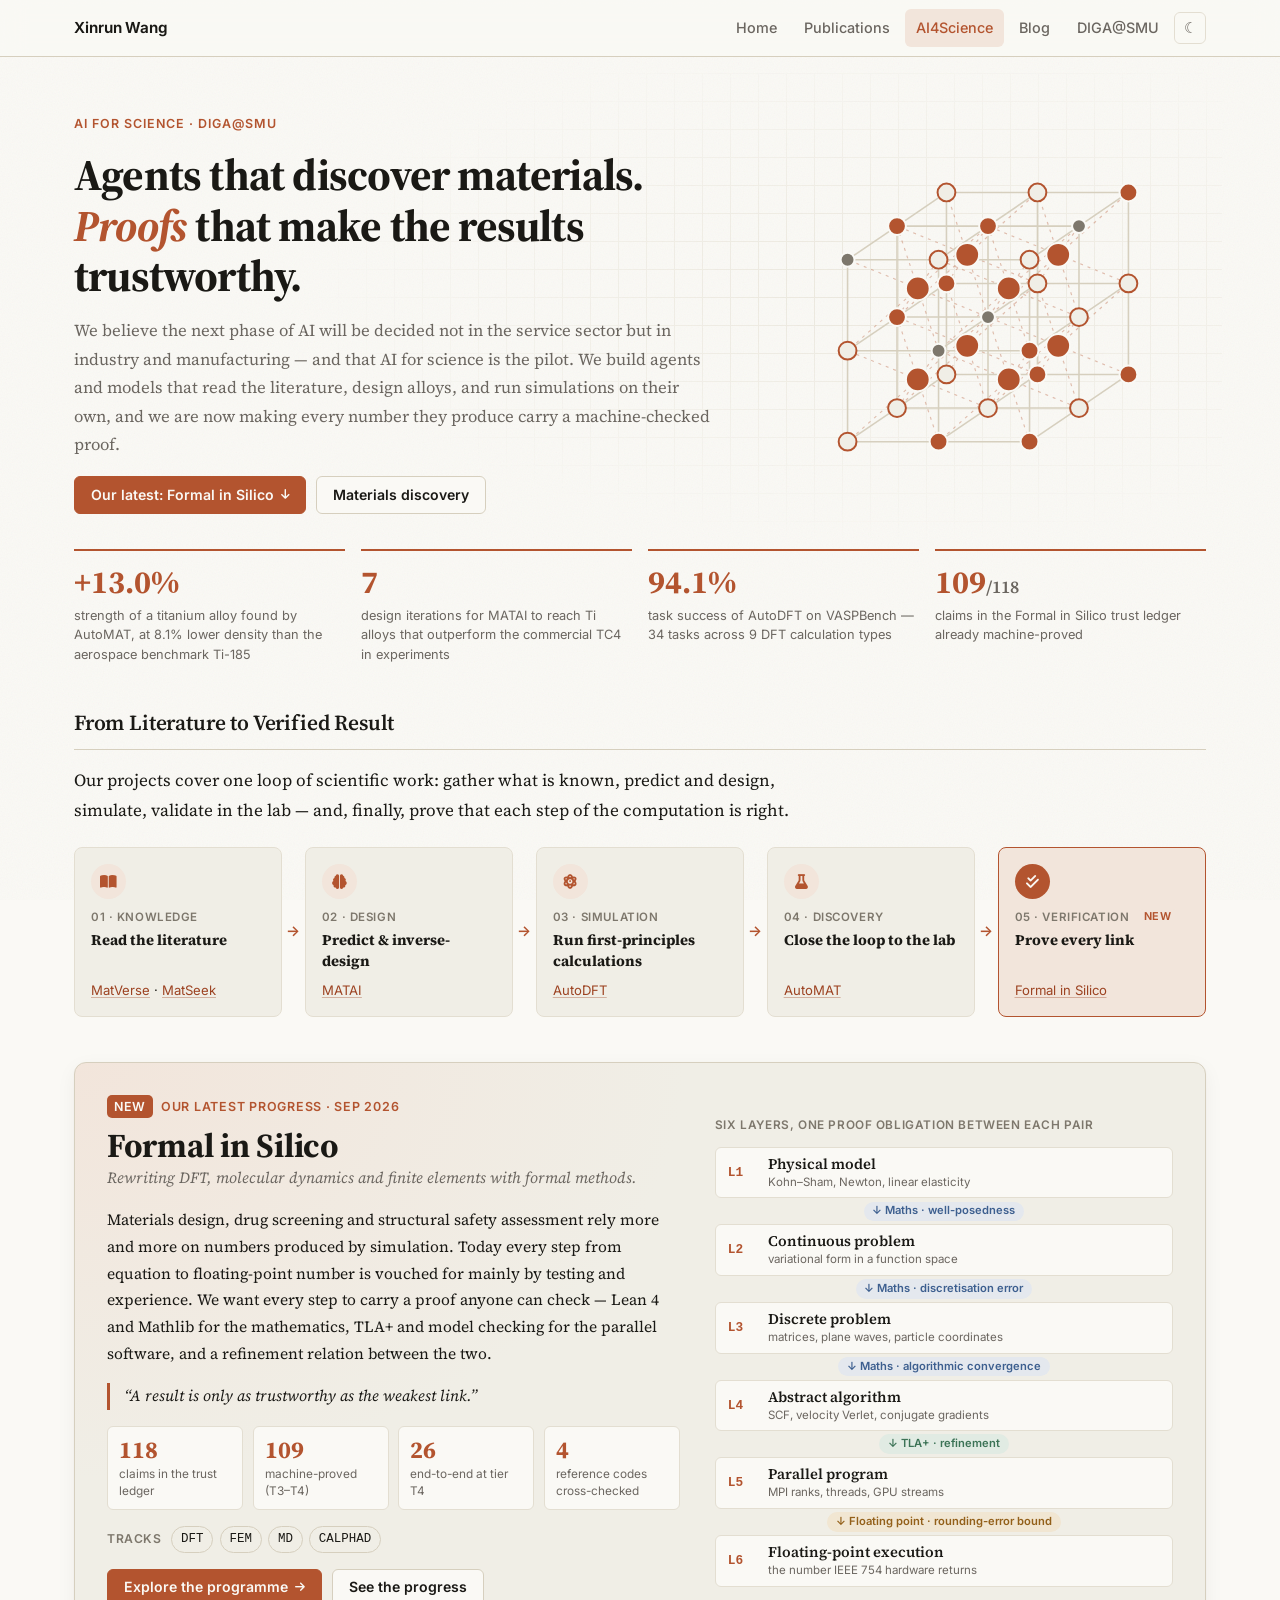
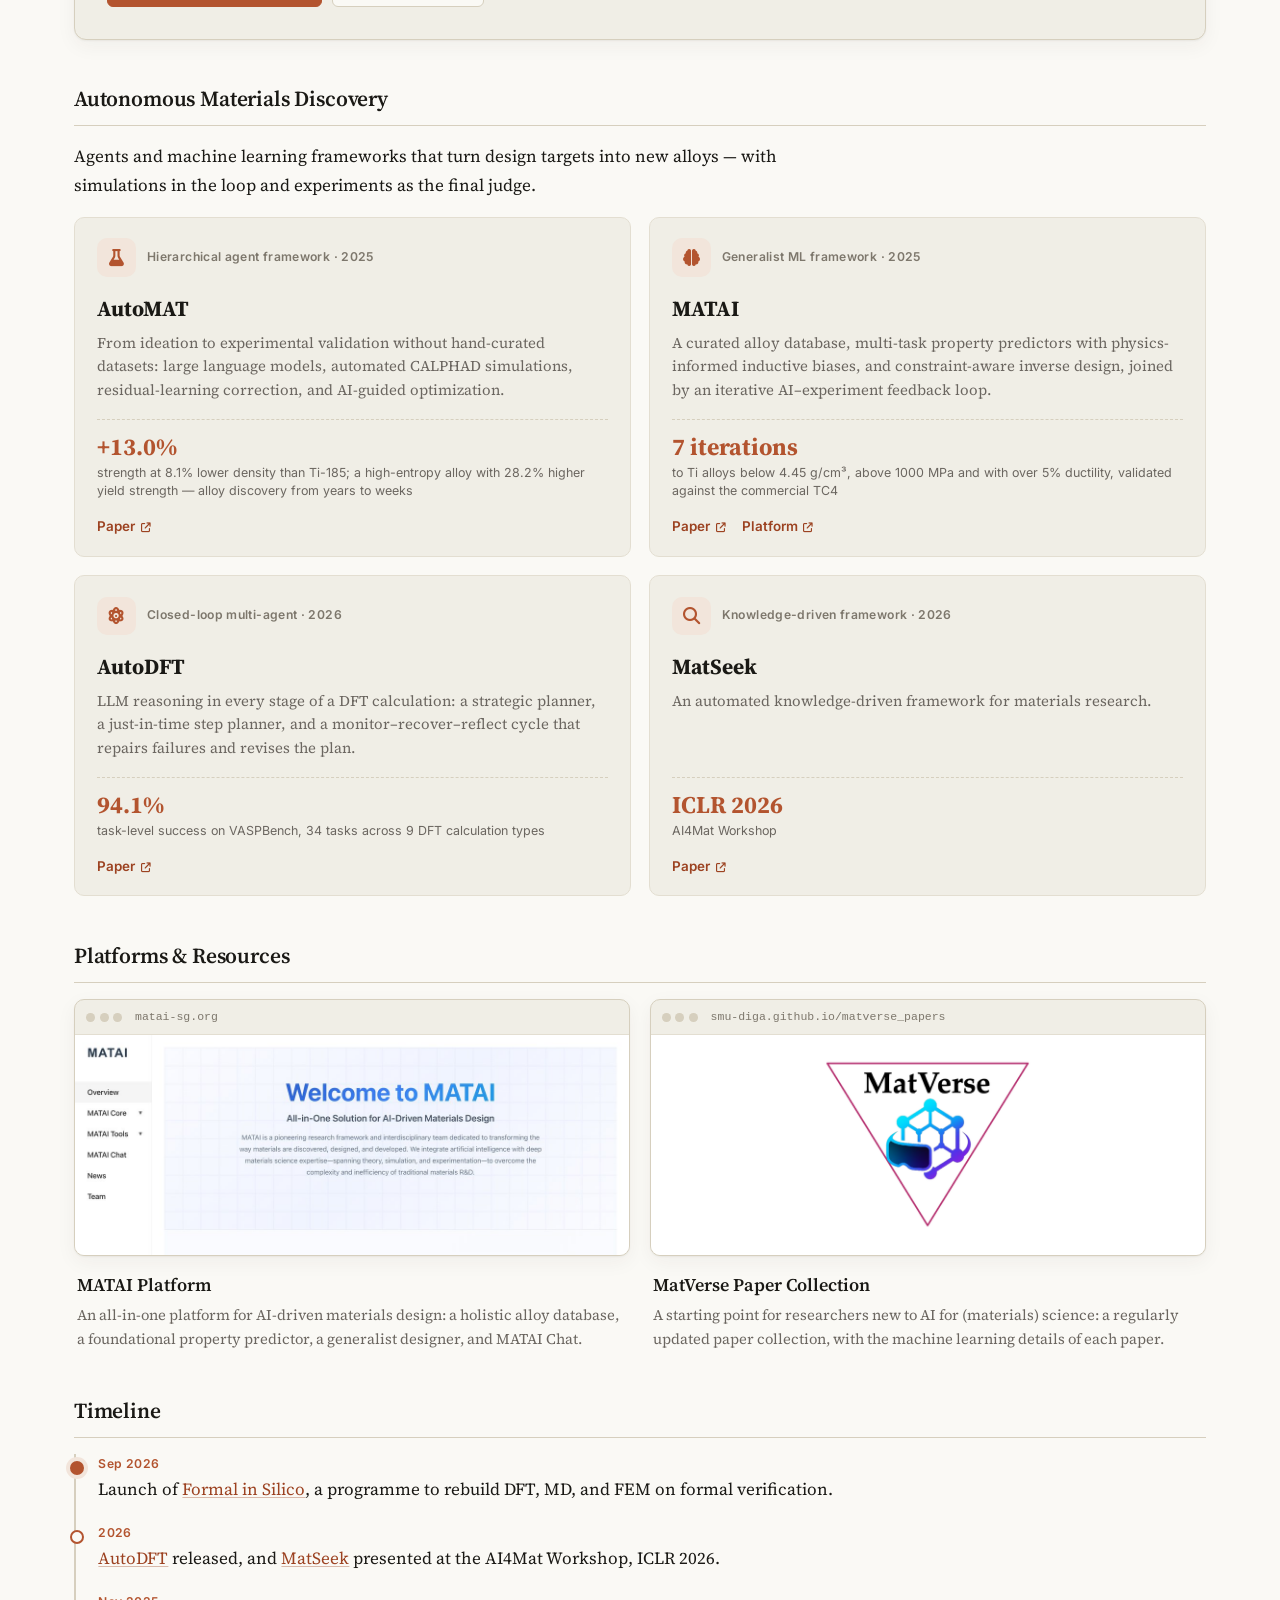
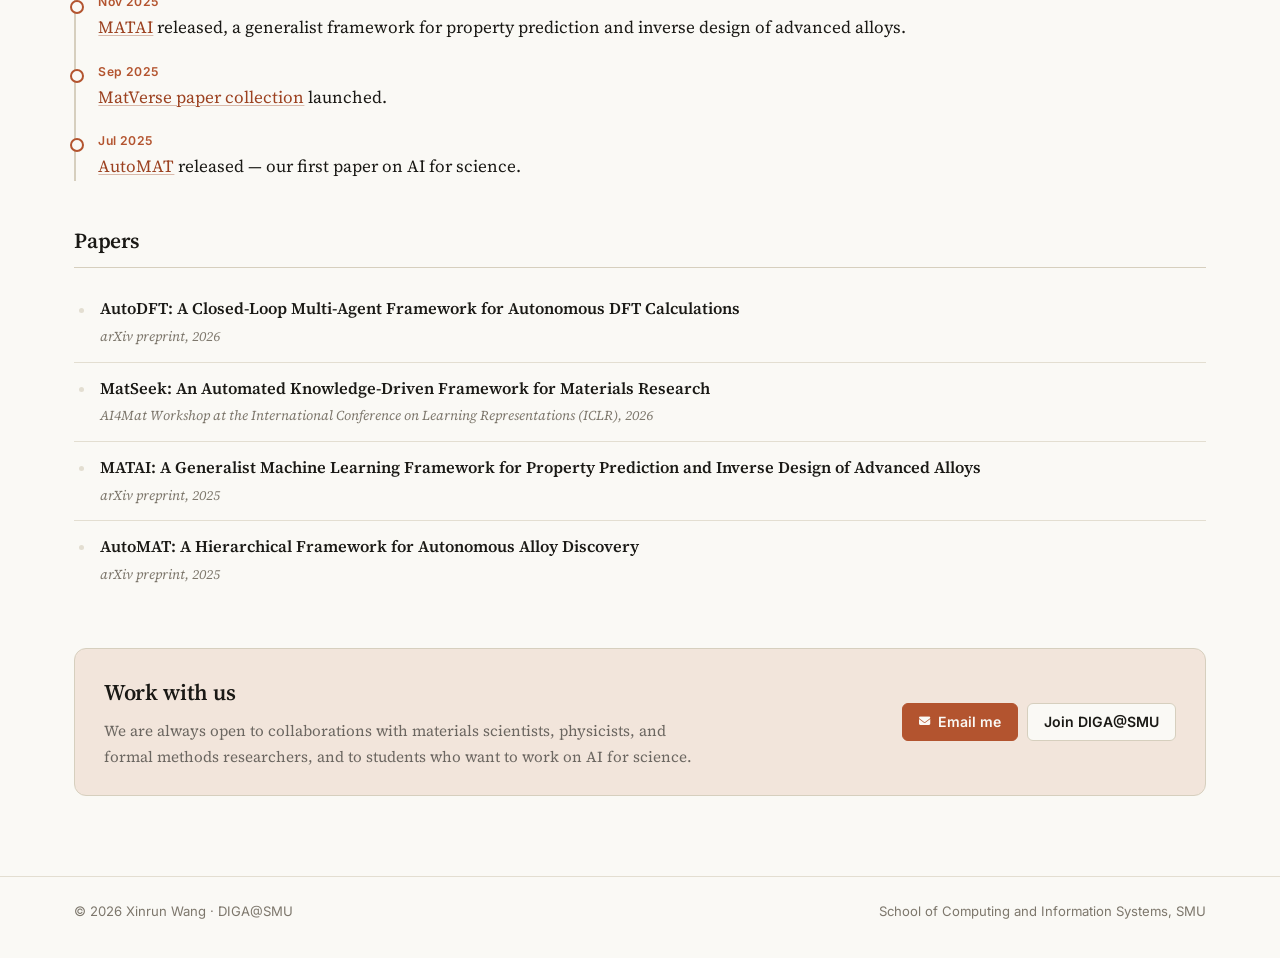
==== ai4science.html @ 52253b7b "Add an AI4Science page and nav tab - New ai4science.html collecting our AI for Science work: a hero " ====
<!DOCTYPE html>
<html lang="en" data-theme="light" data-lang="en">
<head>
<meta charset="utf-8" />
<meta name="viewport" content="width=device-width, initial-scale=1" />
<title>AI for Science · Xinrun Wang</title>
<meta name="description" content="AI for Science at DIGA@SMU, led by Xinrun Wang — autonomous materials discovery with agents and machine learning, and formally verified scientific computing." />
<link rel="stylesheet" href="https://cdnjs.cloudflare.com/ajax/libs/font-awesome/6.5.2/css/all.min.css" />
<link rel="preconnect" href="https://fonts.googleapis.com" />
<link rel="preconnect" href="https://fonts.gstatic.com" crossorigin />
<link rel="stylesheet" href="https://fonts.googleapis.com/css2?family=Inter:wght@400;500;600;700&amp;family=Source+Serif+4:ital,opsz,wght@0,8..60,400;0,8..60,600;0,8..60,700;1,8..60,400&amp;display=swap" />
<link rel="stylesheet" href="assets/css/style.css?v=20261001b" />
<script src="assets/js/main.js?v=20261001b"></script>
</head>
<body>

<div class="masthead">
  <div class="masthead__inner">
    <a class="site-title" href="index.html">Xinrun Wang</a>
    <button class="nav-toggle" id="nav-toggle" aria-label="Toggle navigation">☰</button>
    <ul class="nav-links" id="nav-links">
      <li><a href="index.html">Home</a></li>
      <li><a href="publications.html">Publications</a></li>
      <li><a href="ai4science.html" class="is-active">AI4Science</a></li>
      <li><a href="blog.html">Blog</a></li>
      <li><a href="lab.html">DIGA@SMU</a></li>
      <li><button class="theme-toggle" id="theme-toggle" aria-label="Toggle theme"><span id="theme-icon">☾</span></button></li>
    </ul>
  </div>
</div>

<div class="layout layout--wide">
  <main class="content sci">

    <!-- ================================================================ hero -->
    <header class="sci-hero">
      <div class="sci-hero__text">
        <p class="sci-eyebrow">AI for Science · DIGA@SMU</p>
        <h1 class="sci-hero__title">Agents that discover materials.<br /><em>Proofs</em> that make the results trustworthy.</h1>
        <p class="sci-hero__lede">
          We believe the next phase of AI will be decided not in the service sector but in industry and
          manufacturing — and that AI for science is the pilot. We build agents and models that read the
          literature, design alloys, and run simulations on their own, and we are now making every number
          they produce carry a machine-checked proof.
        </p>
        <div class="sci-actions">
          <a class="sci-btn sci-btn--primary" href="#formal-in-silico">Our latest: Formal in Silico <i class="fas fa-arrow-down" aria-hidden="true"></i></a>
          <a class="sci-btn" href="#discovery">Materials discovery</a>
        </div>
      </div>
      <svg class="sci-hero__art" viewBox="0 0 364 340" aria-hidden="true" focusable="false">
        <g class="bonds-b"><line x1="111" y1="237" x2="40" y2="300"/><line x1="111" y1="237" x2="90" y2="266"/><line x1="111" y1="237" x2="40" y2="208"/><line x1="111" y1="237" x2="90" y2="174"/><line x1="111" y1="237" x2="132" y2="300"/><line x1="111" y1="237" x2="182" y2="266"/><line x1="111" y1="237" x2="132" y2="208"/><line x1="111" y1="237" x2="182" y2="174"/><line x1="161" y1="203" x2="90" y2="266"/><line x1="161" y1="203" x2="140" y2="232"/><line x1="161" y1="203" x2="90" y2="174"/><line x1="161" y1="203" x2="140" y2="140"/><line x1="161" y1="203" x2="182" y2="266"/><line x1="161" y1="203" x2="232" y2="232"/><line x1="161" y1="203" x2="182" y2="174"/><line x1="161" y1="203" x2="232" y2="140"/><line x1="111" y1="145" x2="40" y2="208"/><line x1="111" y1="145" x2="90" y2="174"/><line x1="111" y1="145" x2="40" y2="116"/><line x1="111" y1="145" x2="90" y2="82"/><line x1="111" y1="145" x2="132" y2="208"/><line x1="111" y1="145" x2="182" y2="174"/><line x1="111" y1="145" x2="132" y2="116"/><line x1="111" y1="145" x2="182" y2="82"/><line x1="161" y1="111" x2="90" y2="174"/><line x1="161" y1="111" x2="140" y2="140"/><line x1="161" y1="111" x2="90" y2="82"/><line x1="161" y1="111" x2="140" y2="48"/><line x1="161" y1="111" x2="182" y2="174"/><line x1="161" y1="111" x2="232" y2="140"/><line x1="161" y1="111" x2="182" y2="82"/><line x1="161" y1="111" x2="232" y2="48"/><line x1="203" y1="237" x2="132" y2="300"/><line x1="203" y1="237" x2="182" y2="266"/><line x1="203" y1="237" x2="132" y2="208"/><line x1="203" y1="237" x2="182" y2="174"/><line x1="203" y1="237" x2="224" y2="300"/><line x1="203" y1="237" x2="274" y2="266"/><line x1="203" y1="237" x2="224" y2="208"/><line x1="203" y1="237" x2="274" y2="174"/><line x1="253" y1="203" x2="182" y2="266"/><line x1="253" y1="203" x2="232" y2="232"/><line x1="253" y1="203" x2="182" y2="174"/><line x1="253" y1="203" x2="232" y2="140"/><line x1="253" y1="203" x2="274" y2="266"/><line x1="253" y1="203" x2="324" y2="232"/><line x1="253" y1="203" x2="274" y2="174"/><line x1="253" y1="203" x2="324" y2="140"/><line x1="203" y1="145" x2="132" y2="208"/><line x1="203" y1="145" x2="182" y2="174"/><line x1="203" y1="145" x2="132" y2="116"/><line x1="203" y1="145" x2="182" y2="82"/><line x1="203" y1="145" x2="224" y2="208"/><line x1="203" y1="145" x2="274" y2="174"/><line x1="203" y1="145" x2="224" y2="116"/><line x1="203" y1="145" x2="274" y2="82"/><line x1="253" y1="111" x2="182" y2="174"/><line x1="253" y1="111" x2="232" y2="140"/><line x1="253" y1="111" x2="182" y2="82"/><line x1="253" y1="111" x2="232" y2="48"/><line x1="253" y1="111" x2="274" y2="174"/><line x1="253" y1="111" x2="324" y2="140"/><line x1="253" y1="111" x2="274" y2="82"/><line x1="253" y1="111" x2="324" y2="48"/></g>
        <g class="bonds"><line x1="40" y1="300" x2="132" y2="300"/><line x1="40" y1="300" x2="40" y2="208"/><line x1="40" y1="300" x2="90" y2="266"/><line x1="90" y1="266" x2="182" y2="266"/><line x1="90" y1="266" x2="90" y2="174"/><line x1="90" y1="266" x2="140" y2="232"/><line x1="140" y1="232" x2="232" y2="232"/><line x1="140" y1="232" x2="140" y2="140"/><line x1="40" y1="208" x2="132" y2="208"/><line x1="40" y1="208" x2="40" y2="116"/><line x1="40" y1="208" x2="90" y2="174"/><line x1="90" y1="174" x2="182" y2="174"/><line x1="90" y1="174" x2="90" y2="82"/><line x1="90" y1="174" x2="140" y2="140"/><line x1="140" y1="140" x2="232" y2="140"/><line x1="140" y1="140" x2="140" y2="48"/><line x1="40" y1="116" x2="132" y2="116"/><line x1="40" y1="116" x2="90" y2="82"/><line x1="90" y1="82" x2="182" y2="82"/><line x1="90" y1="82" x2="140" y2="48"/><line x1="140" y1="48" x2="232" y2="48"/><line x1="132" y1="300" x2="224" y2="300"/><line x1="132" y1="300" x2="132" y2="208"/><line x1="132" y1="300" x2="182" y2="266"/><line x1="182" y1="266" x2="274" y2="266"/><line x1="182" y1="266" x2="182" y2="174"/><line x1="182" y1="266" x2="232" y2="232"/><line x1="232" y1="232" x2="324" y2="232"/><line x1="232" y1="232" x2="232" y2="140"/><line x1="132" y1="208" x2="224" y2="208"/><line x1="132" y1="208" x2="132" y2="116"/><line x1="132" y1="208" x2="182" y2="174"/><line x1="182" y1="174" x2="274" y2="174"/><line x1="182" y1="174" x2="182" y2="82"/><line x1="182" y1="174" x2="232" y2="140"/><line x1="232" y1="140" x2="324" y2="140"/><line x1="232" y1="140" x2="232" y2="48"/><line x1="132" y1="116" x2="224" y2="116"/><line x1="132" y1="116" x2="182" y2="82"/><line x1="182" y1="82" x2="274" y2="82"/><line x1="182" y1="82" x2="232" y2="48"/><line x1="232" y1="48" x2="324" y2="48"/><line x1="224" y1="300" x2="224" y2="208"/><line x1="224" y1="300" x2="274" y2="266"/><line x1="274" y1="266" x2="274" y2="174"/><line x1="274" y1="266" x2="324" y2="232"/><line x1="324" y1="232" x2="324" y2="140"/><line x1="224" y1="208" x2="224" y2="116"/><line x1="224" y1="208" x2="274" y2="174"/><line x1="274" y1="174" x2="274" y2="82"/><line x1="274" y1="174" x2="324" y2="140"/><line x1="324" y1="140" x2="324" y2="48"/><line x1="224" y1="116" x2="274" y2="82"/><line x1="274" y1="82" x2="324" y2="48"/></g>
        <g class="atoms"><circle class="a2" cx="140" cy="232" r="9"/><circle class="a1" cx="140" cy="140" r="9"/><circle class="a2" cx="140" cy="48" r="9"/><circle class="a1" cx="232" cy="232" r="9"/><circle class="a2" cx="232" cy="140" r="9"/><circle class="a2" cx="232" cy="48" r="9"/><circle class="a1" cx="324" cy="232" r="9"/><circle class="a2" cx="324" cy="140" r="9"/><circle class="a1" cx="324" cy="48" r="9"/><circle class="a1" cx="161" cy="203" r="12"/><circle class="a1" cx="161" cy="111" r="12"/><circle class="a1" cx="253" cy="203" r="12"/><circle class="a1" cx="253" cy="111" r="12"/><circle class="a2" cx="90" cy="266" r="9"/><circle class="a1" cx="90" cy="174" r="9"/><circle class="a1" cx="90" cy="82" r="9"/><circle class="a2" cx="182" cy="266" r="9"/><circle class="a3" cx="182" cy="174" r="7"/><circle class="a1" cx="182" cy="82" r="9"/><circle class="a2" cx="274" cy="266" r="9"/><circle class="a2" cx="274" cy="174" r="9"/><circle class="a3" cx="274" cy="82" r="7"/><circle class="a1" cx="111" cy="237" r="12"/><circle class="a1" cx="111" cy="145" r="12"/><circle class="a1" cx="203" cy="237" r="12"/><circle class="a1" cx="203" cy="145" r="12"/><circle class="a2" cx="40" cy="300" r="9"/><circle class="a2" cx="40" cy="208" r="9"/><circle class="a3" cx="40" cy="116" r="7"/><circle class="a1" cx="132" cy="300" r="9"/><circle class="a3" cx="132" cy="208" r="7"/><circle class="a2" cx="132" cy="116" r="9"/><circle class="a1" cx="224" cy="300" r="9"/><circle class="a1" cx="224" cy="208" r="9"/><circle class="a2" cx="224" cy="116" r="9"/></g>
      </svg>
    </header>

    <ul class="sci-stats">
      <li>
        <span class="sci-stats__num">+13.0%</span>
        <span class="sci-stats__label">strength of a titanium alloy found by AutoMAT, at 8.1% lower density than the aerospace benchmark Ti-185</span>
      </li>
      <li>
        <span class="sci-stats__num">7</span>
        <span class="sci-stats__label">design iterations for MATAI to reach Ti alloys that outperform the commercial TC4 in experiments</span>
      </li>
      <li>
        <span class="sci-stats__num">94.1%</span>
        <span class="sci-stats__label">task success of AutoDFT on VASPBench — 34 tasks across 9 DFT calculation types</span>
      </li>
      <li>
        <span class="sci-stats__num">109<small>/118</small></span>
        <span class="sci-stats__label">claims in the Formal in Silico trust ledger already machine-proved</span>
      </li>
    </ul>

    <!-- ========================================================= research map -->
    <h2 id="map">From Literature to Verified Result</h2>
    <p class="sci-intro">
      Our projects cover one loop of scientific work: gather what is known, predict and design, simulate,
      validate in the lab — and, finally, prove that each step of the computation is right.
    </p>
    <ol class="sci-flow">
      <li>
        <span class="sci-flow__icon"><i class="fas fa-book-open" aria-hidden="true"></i></span>
        <span class="sci-flow__step">01 · Knowledge</span>
        <b>Read the literature</b>
        <span class="sci-flow__links"><a href="https://smu-diga.github.io/matverse_papers/">MatVerse</a> · <a href="#matseek">MatSeek</a></span>
      </li>
      <li>
        <span class="sci-flow__icon"><i class="fas fa-brain" aria-hidden="true"></i></span>
        <span class="sci-flow__step">02 · Design</span>
        <b>Predict &amp; inverse-design</b>
        <span class="sci-flow__links"><a href="#matai">MATAI</a></span>
      </li>
      <li>
        <span class="sci-flow__icon"><i class="fas fa-atom" aria-hidden="true"></i></span>
        <span class="sci-flow__step">03 · Simulation</span>
        <b>Run first-principles calculations</b>
        <span class="sci-flow__links"><a href="#autodft">AutoDFT</a></span>
      </li>
      <li>
        <span class="sci-flow__icon"><i class="fas fa-flask" aria-hidden="true"></i></span>
        <span class="sci-flow__step">04 · Discovery</span>
        <b>Close the loop to the lab</b>
        <span class="sci-flow__links"><a href="#automat">AutoMAT</a></span>
      </li>
      <li class="is-new">
        <span class="sci-flow__icon"><i class="fas fa-check-double" aria-hidden="true"></i></span>
        <span class="sci-flow__step">05 · Verification <span class="card__badge">New</span></span>
        <b>Prove every link</b>
        <span class="sci-flow__links"><a href="#formal-in-silico">Formal in Silico</a></span>
      </li>
    </ol>

    <!-- ===================================================== formal in silico -->
    <section class="sci-spot" id="formal-in-silico">
      <div class="sci-spot__text">
        <p class="feature__eyebrow"><span class="feature__badge">New</span>Our latest progress · Sep 2026</p>
        <h2 class="sci-spot__title">Formal in Silico</h2>
        <p class="sci-spot__sub">Rewriting DFT, molecular dynamics and finite elements with formal methods.</p>
        <p>
          Materials design, drug screening and structural safety assessment rely more and more on numbers
          produced by simulation. Today every step from equation to floating-point number is vouched for
          mainly by testing and experience. We want every step to carry a proof anyone can check —
          Lean&nbsp;4 and Mathlib for the mathematics, TLA+ and model checking for the parallel software, and a
          refinement relation between the two.
        </p>
        <p class="sci-spot__motto">&ldquo;A result is only as trustworthy as the weakest link.&rdquo;</p>
        <dl class="sci-ledger">
          <div><dt>118</dt><dd>claims in the trust ledger</dd></div>
          <div><dt>109</dt><dd>machine-proved (T3–T4)</dd></div>
          <div><dt>26</dt><dd>end-to-end at tier T4</dd></div>
          <div><dt>4</dt><dd>reference codes cross-checked</dd></div>
        </dl>
        <p class="sci-tracks">
          <span>Tracks</span>
          <a href="https://smu-diga.github.io/formal-in-silico-programme/dft.html">DFT</a>
          <a href="https://smu-diga.github.io/formal-in-silico-programme/fem.html">FEM</a>
          <a href="https://smu-diga.github.io/formal-in-silico-programme/md.html">MD</a>
          <a href="https://smu-diga.github.io/formal-in-silico-programme/calphad.html">CALPHAD</a>
        </p>
        <div class="sci-actions">
          <a class="sci-btn sci-btn--primary" href="https://smu-diga.github.io/formal-in-silico-programme/">Explore the programme <i class="fas fa-arrow-right" aria-hidden="true"></i></a>
          <a class="sci-btn" href="https://smu-diga.github.io/formal-in-silico-programme/progress.html">See the progress</a>
        </div>
      </div>

      <figure class="sci-stack" aria-label="The six layers from physical model to floating-point execution, with the proof obligation between each pair">
        <figcaption>Six layers, one proof obligation between each pair</figcaption>
        <ol>
          <li><b>L1</b><span>Physical model</span><small>Kohn–Sham, Newton, linear elasticity</small></li>
          <li class="sci-stack__ob sci-stack__ob--math">Maths · well-posedness</li>
          <li><b>L2</b><span>Continuous problem</span><small>variational form in a function space</small></li>
          <li class="sci-stack__ob sci-stack__ob--math">Maths · discretisation error</li>
          <li><b>L3</b><span>Discrete problem</span><small>matrices, plane waves, particle coordinates</small></li>
          <li class="sci-stack__ob sci-stack__ob--math">Maths · algorithmic convergence</li>
          <li><b>L4</b><span>Abstract algorithm</span><small>SCF, velocity Verlet, conjugate gradients</small></li>
          <li class="sci-stack__ob sci-stack__ob--tla">TLA+ · refinement</li>
          <li><b>L5</b><span>Parallel program</span><small>MPI ranks, threads, GPU streams</small></li>
          <li class="sci-stack__ob sci-stack__ob--fp">Floating point · rounding-error bound</li>
          <li><b>L6</b><span>Floating-point execution</span><small>the number IEEE 754 hardware returns</small></li>
        </ol>
      </figure>
    </section>

    <!-- ================================================== materials discovery -->
    <h2 id="discovery">Autonomous Materials Discovery</h2>
    <p class="sci-intro">
      Agents and machine learning frameworks that turn design targets into new alloys — with simulations
      in the loop and experiments as the final judge.
    </p>
    <div class="sci-projects">
      <article class="sci-project" id="automat">
        <header>
          <span class="sci-project__icon"><i class="fas fa-flask" aria-hidden="true"></i></span>
          <span class="sci-project__kind">Hierarchical agent framework · 2025</span>
        </header>
        <h3>AutoMAT</h3>
        <p>From ideation to experimental validation without hand-curated datasets: large language models,
          automated CALPHAD simulations, residual-learning correction, and AI-guided optimization.</p>
        <div class="sci-metric"><b>+13.0%</b><span>strength at 8.1% lower density than Ti-185; a high-entropy alloy with 28.2% higher yield strength — alloy discovery from years to weeks</span></div>
        <footer><a href="https://arxiv.org/abs/2507.16005">Paper <i class="fas fa-arrow-up-right-from-square" aria-hidden="true"></i></a></footer>
      </article>
      <article class="sci-project" id="matai">
        <header>
          <span class="sci-project__icon"><i class="fas fa-brain" aria-hidden="true"></i></span>
          <span class="sci-project__kind">Generalist ML framework · 2025</span>
        </header>
        <h3>MATAI</h3>
        <p>A curated alloy database, multi-task property predictors with physics-informed inductive biases,
          and constraint-aware inverse design, joined by an iterative AI–experiment feedback loop.</p>
        <div class="sci-metric"><b>7 iterations</b><span>to Ti alloys below 4.45 g/cm³, above 1000 MPa and with over 5% ductility, validated against the commercial TC4</span></div>
        <footer>
          <a href="https://arxiv.org/abs/2511.10108">Paper <i class="fas fa-arrow-up-right-from-square" aria-hidden="true"></i></a>
          <a href="https://www.matai-sg.org/">Platform <i class="fas fa-arrow-up-right-from-square" aria-hidden="true"></i></a>
        </footer>
      </article>
      <article class="sci-project" id="autodft">
        <header>
          <span class="sci-project__icon"><i class="fas fa-atom" aria-hidden="true"></i></span>
          <span class="sci-project__kind">Closed-loop multi-agent · 2026</span>
        </header>
        <h3>AutoDFT</h3>
        <p>LLM reasoning in every stage of a DFT calculation: a strategic planner, a just-in-time step
          planner, and a monitor–recover–reflect cycle that repairs failures and revises the plan.</p>
        <div class="sci-metric"><b>94.1%</b><span>task-level success on VASPBench, 34 tasks across 9 DFT calculation types</span></div>
        <footer><a href="https://arxiv.org/abs/2605.26179">Paper <i class="fas fa-arrow-up-right-from-square" aria-hidden="true"></i></a></footer>
      </article>
      <article class="sci-project" id="matseek">
        <header>
          <span class="sci-project__icon"><i class="fas fa-magnifying-glass" aria-hidden="true"></i></span>
          <span class="sci-project__kind">Knowledge-driven framework · 2026</span>
        </header>
        <h3>MatSeek</h3>
        <p>An automated knowledge-driven framework for materials research.</p>
        <div class="sci-metric"><b>ICLR 2026</b><span>AI4Mat Workshop</span></div>
        <footer><a href="https://openreview.net/forum?id=Tc2vIWAfy4">Paper <i class="fas fa-arrow-up-right-from-square" aria-hidden="true"></i></a></footer>
      </article>
    </div>

    <!-- ============================================================ platforms -->
    <h2 id="resources">Platforms &amp; Resources</h2>
    <div class="sci-showcase">
      <a class="sci-shot" href="https://www.matai-sg.org/">
        <span class="sci-shot__frame">
          <span class="sci-shot__bar"><i></i><i></i><i></i><em>matai-sg.org</em></span>
          <img src="picture/ai4science/matai-platform.jpg" alt="The MATAI platform home page" loading="lazy" width="1152" height="456" />
        </span>
        <span class="sci-shot__body">
          <span class="sci-shot__title">MATAI Platform</span>
          <span class="sci-shot__text">An all-in-one platform for AI-driven materials design: a holistic alloy database, a foundational
            property predictor, a generalist designer, and MATAI Chat.</span>
        </span>
      </a>
      <a class="sci-shot" href="https://smu-diga.github.io/matverse_papers/">
        <span class="sci-shot__frame">
          <span class="sci-shot__bar"><i></i><i></i><i></i><em>smu-diga.github.io/matverse_papers</em></span>
          <span class="sci-shot__logo"><img src="picture/ai4science/matverse-logo.png" alt="MatVerse logo" loading="lazy" width="480" height="374" /></span>
        </span>
        <span class="sci-shot__body">
          <span class="sci-shot__title">MatVerse Paper Collection</span>
          <span class="sci-shot__text">A starting point for researchers new to AI for (materials) science: a regularly updated paper
            collection, with the machine learning details of each paper.</span>
        </span>
      </a>
    </div>

    <!-- ============================================================= timeline -->
    <h2 id="timeline">Timeline</h2>
    <ol class="sci-timeline">
      <li class="is-new">
        <span class="sci-timeline__date">Sep 2026</span>
        <span>Launch of <a href="https://smu-diga.github.io/formal-in-silico-programme/">Formal in Silico</a>,
          a programme to rebuild DFT, MD, and FEM on formal verification.</span>
      </li>
      <li>
        <span class="sci-timeline__date">2026</span>
        <span><a href="https://arxiv.org/abs/2605.26179">AutoDFT</a> released, and
          <a href="https://openreview.net/forum?id=Tc2vIWAfy4">MatSeek</a> presented at the AI4Mat Workshop, ICLR 2026.</span>
      </li>
      <li>
        <span class="sci-timeline__date">Nov 2025</span>
        <span><a href="https://arxiv.org/abs/2511.10108">MATAI</a> released, a generalist framework for
          property prediction and inverse design of advanced alloys.</span>
      </li>
      <li>
        <span class="sci-timeline__date">Sep 2025</span>
        <span><a href="https://smu-diga.github.io/matverse_papers/">MatVerse paper collection</a> launched.</span>
      </li>
      <li>
        <span class="sci-timeline__date">Jul 2025</span>
        <span><a href="https://arxiv.org/abs/2507.16005">AutoMAT</a> released — our first paper on AI for science.</span>
      </li>
    </ol>

    <!-- =============================================================== papers -->
    <h2 id="papers">Papers</h2>
    <ul class="pubs">
      <li>
        <a class="pub-title" href="https://arxiv.org/abs/2605.26179">AutoDFT: A Closed-Loop Multi-Agent Framework for Autonomous DFT Calculations</a>
        <span class="pub-venue">arXiv preprint, 2026</span>
      </li>
      <li>
        <a class="pub-title" href="https://openreview.net/forum?id=Tc2vIWAfy4">MatSeek: An Automated Knowledge-Driven Framework for Materials Research</a>
        <span class="pub-venue">AI4Mat Workshop at the International Conference on Learning Representations (ICLR), 2026</span>
      </li>
      <li>
        <a class="pub-title" href="https://arxiv.org/abs/2511.10108">MATAI: A Generalist Machine Learning Framework for Property Prediction and Inverse Design of Advanced Alloys</a>
        <span class="pub-venue">arXiv preprint, 2025</span>
      </li>
      <li>
        <a class="pub-title" href="https://arxiv.org/abs/2507.16005">AutoMAT: A Hierarchical Framework for Autonomous Alloy Discovery</a>
        <span class="pub-venue">arXiv preprint, 2025</span>
      </li>
    </ul>

    <!-- ================================================================== cta -->
    <section class="sci-cta">
      <div>
        <h2>Work with us</h2>
        <p>We are always open to collaborations with materials scientists, physicists, and formal methods
          researchers, and to students who want to work on AI for science.</p>
      </div>
      <div class="sci-actions">
        <a class="sci-btn sci-btn--primary" href="mailto:xrwang@smu.edu.sg"><i class="fas fa-envelope" aria-hidden="true"></i> Email me</a>
        <a class="sci-btn" href="lab.html#join">Join DIGA@SMU</a>
      </div>
    </section>

  </main>
</div>

<footer class="site-footer">
  <div class="site-footer__inner">
    <span>&copy; 2026 Xinrun Wang · DIGA@SMU</span>
    <span>School of Computing and Information Systems, SMU</span>
  </div>
</footer>

</body>
</html>
---- assets/css/style.css ----
/* ==========================================================================
   Xinrun Wang — personal site
   Academic layout: masthead nav + sticky author sidebar + content column
   ========================================================================== */

:root {
  /* paper */
  --bg: #faf9f5;            /* off-white page */
  --bg-soft: #f0eee6;       /* ivory panel */
  --bg-sidebar: #faf9f5;
  --text: #1a1915;
  --text-muted: #6b6660;
  --text-faint: #7d776c;
  --border: #e3ded1;
  --border-strong: #d6cfbe;
  /* clay */
  --link: #9c4221;
  --link-hover: #7a3318;
  --accent: #b3542f;
  --accent-soft: #f2e5db;
  --highlight: #8a3324;
  --highlight-soft: #efe2ce;   /* manilla */
  --grain: .05;
  --shadow: 0 1px 2px rgba(60, 47, 33, .06), 0 6px 20px rgba(60, 47, 33, .05);
  --radius: 8px;
  --sans: "Inter", -apple-system, BlinkMacSystemFont, "Segoe UI", "Helvetica Neue",
          "PingFang SC", "Hiragino Sans GB", "Microsoft YaHei", Arial, sans-serif;
  --mono: ui-monospace, SFMono-Regular, "SF Mono", Menlo, Consolas, monospace;
  --serif: "Source Serif 4", "Iowan Old Style", "Palatino Linotype", Palatino,
           Georgia, "Songti SC", "Noto Serif CJK SC", "Source Han Serif SC", serif;
}

html[data-theme="dark"] {
  --bg: #1f1e1c;
  --bg-soft: #282623;
  --bg-sidebar: #282623;
  --text: #ece9e0;
  --text-muted: #a8a299;
  --text-faint: #8a8479;
  --border: #3a3733;
  --border-strong: #4a4640;
  --link: #e08d6a;
  --link-hover: #efb094;
  --accent: #d97757;
  --accent-soft: #3a2a22;
  --highlight: #e5876a;
  --highlight-soft: #3a2520;
  --grain: .045;
  --shadow: 0 1px 2px rgba(0, 0, 0, .35), 0 6px 20px rgba(0, 0, 0, .28);
}

* { box-sizing: border-box; }

html {
  -webkit-text-size-adjust: 100%;
  scroll-behavior: smooth;
  scroll-padding-top: 70px;
}

body {
  margin: 0;
  font-family: var(--serif);
  font-size: 17px;
  line-height: 1.72;
  color: var(--text);
  background: var(--bg);
  -webkit-font-smoothing: antialiased;
  text-rendering: optimizeLegibility;
}

/* Faint paper grain over the page background. */
body::before {
  content: "";
  position: fixed;
  inset: 0;
  z-index: -1;
  pointer-events: none;
  opacity: var(--grain);
  background-image: url("data:image/svg+xml,%3Csvg xmlns='http://www.w3.org/2000/svg' width='160' height='160'%3E%3Cfilter id='n'%3E%3CfeTurbulence type='fractalNoise' baseFrequency='.8' numOctaves='3' stitchTiles='stitch'/%3E%3C/filter%3E%3Crect width='100%25' height='100%25' filter='url(%23n)'/%3E%3C/svg%3E");
}
@media (prefers-reduced-motion: no-preference) { body::before { will-change: auto; } }

a { color: var(--link); text-decoration: none; }
a:hover { color: var(--link-hover); text-decoration: underline; }

.lede a, .content p a, .content li a, .callout a, .post-body a {
  text-decoration: underline;
  text-decoration-thickness: 1px;
  text-underline-offset: 2px;
  text-decoration-color: color-mix(in srgb, var(--link) 35%, transparent);
}
.lede a:hover, .content p a:hover, .content li a:hover,
.callout a:hover, .post-body a:hover { text-decoration-color: currentColor; }

.content a.card, .content li a.card,
.content a.pub-title, .content li a.pub-title,
.content a.post-title, .content li a.post-title,
.content a.post-title-zh, .content li a.post-title-zh,
.content a.tag, .content li a.tag,
.content .year-nav a, .content .year-nav li a,
.content .post-nav a { text-decoration: none; }

img { max-width: 100%; height: auto; }

hr {
  border: 0;
  border-top: 1px solid var(--border);
  margin: 2.2rem 0;
}

/* --------------------------------------------------------------- masthead */

.masthead {
  position: sticky;
  top: 0;
  z-index: 100;
  background: color-mix(in srgb, var(--bg) 85%, transparent);
  backdrop-filter: saturate(150%) blur(12px);
  border-bottom: 1px solid var(--border-strong);
}

.masthead__inner {
  max-width: 1180px;
  margin: 0 auto;
  padding: 0 1.5rem;
  display: flex;
  align-items: center;
  justify-content: space-between;
  gap: 1rem;
  min-height: 56px;
}

.site-title {
  font-family: var(--sans);
  font-weight: 650;
  font-size: .95rem;
  letter-spacing: -.005em;
  color: var(--text);
  white-space: nowrap;
}
.site-title:hover { color: var(--accent); text-decoration: none; }

.nav-links {
  list-style: none;
  display: flex;
  align-items: center;
  gap: .25rem;
  margin: 0;
  padding: 0;
}

.nav-links a {
  display: block;
  font-family: var(--sans);
  padding: .4rem .7rem;
  border-radius: 6px;
  font-size: .9rem;
  font-weight: 500;
  color: var(--text-muted);
}
.nav-links a:hover { background: var(--bg-soft); color: var(--text); text-decoration: none; }
.nav-links a.is-active { color: var(--accent); background: var(--accent-soft); }

.theme-toggle {
  border: 1px solid var(--border);
  background: transparent;
  color: var(--text-muted);
  border-radius: 6px;
  width: 32px;
  height: 32px;
  font-size: .95rem;
  cursor: pointer;
  line-height: 1;
  display: inline-flex;
  align-items: center;
  justify-content: center;
}
.theme-toggle:hover { color: var(--text); border-color: var(--text-faint); }

.nav-toggle {
  display: none;
  border: 1px solid var(--border);
  background: transparent;
  color: var(--text);
  border-radius: 6px;
  width: 34px;
  height: 32px;
  cursor: pointer;
  font-size: 1rem;
  line-height: 1;
}

/* -------------------------------------------------------- language switch */

/* Only bilingual pages hide anything, so a page with no translation is safe. */
html[data-lang="en"][data-bilingual] [lang="zh"],
html[data-lang="zh"][data-bilingual] [lang="en"] { display: none !important; }

.lang-switch {
  display: none;
  justify-content: flex-end;
  gap: 2px;
  margin: 0 0 1.6rem;
  padding: 3px;
  align-self: flex-end;
}
html[data-bilingual] .lang-switch {
  display: inline-flex;
  float: right;
  border: 1px solid var(--border);
  border-radius: 999px;
  background: var(--bg-soft);
}
.lang-switch button {
  appearance: none;
  border: 0;
  background: transparent;
  font-family: var(--sans);
  font-size: .76rem;
  font-weight: 600;
  letter-spacing: .04em;
  color: var(--text-muted);
  padding: .32rem .85rem;
  border-radius: 999px;
  cursor: pointer;
  line-height: 1.4;
  transition: background .18s ease, color .18s ease;
}
.lang-switch button:hover { color: var(--text); }
.lang-switch button[aria-pressed="true"] {
  background: var(--accent);
  color: var(--bg);
}
html[data-theme="dark"] .lang-switch button[aria-pressed="true"] { color: #1f1e1c; }
.lang-switch button:focus-visible { outline: 2px solid var(--accent); outline-offset: 2px; }

/* the switch floats; keep what follows on its own line */
.lang-switch + h1, .lang-switch + article { clear: both; }


/* ------------------------------------------------------------------ layout */

.layout {
  max-width: 1180px;
  margin: 0 auto;
  padding: 2.5rem 1.5rem 3rem;
  display: grid;
  grid-template-columns: 260px minmax(0, 1fr);
  gap: 3rem;
  align-items: start;
}

.layout--wide { grid-template-columns: minmax(0, 1fr); }
.layout--reading { grid-template-columns: minmax(0, 1fr); max-width: 820px; }

/* ----------------------------------------------------------------- sidebar */

.sidebar {
  position: sticky;
  top: 84px;
  text-align: center;
}

.sidebar__avatar {
  width: 190px;
  height: 190px;
  object-fit: cover;
  border-radius: 50%;
  border: 4px solid var(--bg);
  box-shadow: var(--shadow);
  margin-bottom: 1rem;
}

.sidebar__name {
  font-family: var(--serif);
  margin: 0 0 .15rem;
  font-size: 1.4rem;
  font-weight: 600;
  letter-spacing: -.01em;
}

.sidebar__bio {
  font-family: var(--sans);
  margin: 0 0 1rem;
  font-size: .88rem;
  color: var(--text-muted);
  line-height: 1.5;
}
.sidebar__bio strong { color: var(--text); font-weight: 600; }

.sidebar__meta {
  font-family: var(--sans);
  list-style: none;
  margin: 0 0 1rem;
  padding: 1rem 0 0;
  border-top: 1px solid var(--border);
  text-align: left;
  font-size: .86rem;
  color: var(--text-muted);
}
.sidebar__meta li { margin-bottom: .45rem; display: flex; gap: .55rem; align-items: baseline; }
.sidebar__meta .ico { flex: none; text-align: center; color: var(--text-faint); font-size: .92em; }

.sidebar__links {
  font-family: var(--sans);
  list-style: none;
  margin: 0;
  padding: 1rem 0 0;
  border-top: 1px solid var(--border);
  text-align: left;
  font-size: .86rem;
}
.sidebar__links li { margin-bottom: .45rem; display: flex; gap: .55rem; align-items: baseline; }
.sidebar__links .ico { flex: none; text-align: center; color: var(--text-faint); font-size: .92em; }

/* ----------------------------------------------------------------- content */

.content { min-width: 0; }

.content h1 {
  font-family: var(--serif);
  font-size: 2.05rem;
  font-weight: 600;
  letter-spacing: -.012em;
  line-height: 1.25;
  margin: 0 0 .4rem;
}

.content h2 {
  font-family: var(--serif);
  font-size: 1.34rem;
  font-weight: 600;
  letter-spacing: -.008em;
  margin: 2.6rem 0 1rem;
  padding-bottom: .45rem;
  border-bottom: 1px solid var(--border-strong);
}
.content h2:first-child { margin-top: 0; }

.content h3 {
  font-family: var(--serif);
  font-size: 1.08rem;
  font-weight: 600;
  margin: 1.8rem 0 .6rem;
}

.content p { margin: 0 0 1rem; }

.lede {
  font-size: 1.08rem;
  line-height: 1.7;
  color: var(--text-muted);
}

.muted { color: var(--text-muted); }
.small { font-size: .85rem; }

/* ------------------------------------------------------------------- cards */

.callout {
  border: 1px solid var(--border);
  border-left: 3px solid var(--highlight);
  background: var(--bg-soft);
  border-radius: var(--radius);
  padding: 1.1rem 1.25rem;
  margin: 0 0 1.6rem;
  font-size: .94rem;
}
.callout__tag {
  display: inline-block;
  font-family: var(--sans);
  font-weight: 650;
  color: var(--highlight);
  background: var(--highlight-soft);
  border-radius: 5px;
  padding: 0 .45rem;
  margin-right: .4rem;
  font-size: .82rem;
  letter-spacing: .02em;
}
.callout p:last-child { margin-bottom: 0; }

.card-grid {
  display: grid;
  grid-template-columns: repeat(auto-fit, minmax(240px, 1fr));
  gap: 1rem;
  margin-bottom: 1rem;
}

.card {
  border: 1px solid var(--border);
  border-radius: var(--radius);
  background: var(--bg-soft);
  padding: 1rem 1.1rem;
}
.card h3 { margin: 0 0 .35rem; font-size: 1rem; font-weight: 600; }
.card p { margin: 0; font-size: .9rem; color: var(--text-muted); line-height: 1.6; }

a.card { color: inherit; display: block; transition: border-color .15s, transform .15s; }
a.card:hover {
  text-decoration: none;
  border-color: var(--accent);
  background: var(--accent-soft);
  transform: translateY(-1px);
}
a.card:hover h3 { color: var(--accent); }

.card--new { border-color: var(--border-strong); border-top: 3px solid var(--accent); }
.card__badge {
  display: inline-block;
  vertical-align: 1px;
  margin-left: .3rem;
  padding: 0 .4rem;
  border-radius: 5px;
  font-family: var(--sans);
  font-size: .68rem;
  font-weight: 650;
  letter-spacing: .04em;
  text-transform: uppercase;
  color: var(--accent);
  background: var(--accent-soft);
}

/* featured project: one highlighted block near the top of the home page */
.feature {
  display: block;
  position: relative;
  margin: 1.4rem 0 1.8rem;
  padding: 1.4rem 1.5rem 1.3rem;
  border: 1px solid var(--border-strong);
  border-left: 4px solid var(--accent);
  border-radius: var(--radius);
  background:
    radial-gradient(120% 140% at 100% 0%, var(--accent-soft) 0%, transparent 55%),
    var(--bg-soft);
  box-shadow: var(--shadow);
  color: inherit;
  transition: border-color .15s, transform .15s;
}
.content a.feature { color: inherit; text-decoration: none; }
a.feature:hover { text-decoration: none; border-color: var(--accent); transform: translateY(-1px); }
.feature__eyebrow {
  display: flex;
  align-items: center;
  gap: .5rem;
  font-family: var(--sans);
  font-size: .78rem;
  font-weight: 600;
  letter-spacing: .06em;
  text-transform: uppercase;
  color: var(--accent);
}
.feature__badge {
  padding: .05rem .45rem;
  border-radius: 5px;
  background: var(--accent);
  color: var(--bg);
  letter-spacing: .04em;
}
.content .feature__title {
  margin: .45rem 0 .5rem;
  font-family: var(--serif);
  font-size: 1.6rem;
  font-weight: 700;
  line-height: 1.2;
}
.feature__lede { margin: 0 0 .6rem; font-size: .98rem; line-height: 1.65; }
.feature__motto { margin: 0 0 .9rem; font-style: italic; color: var(--text-muted); font-size: .95rem; }
.feature__cta {
  font-family: var(--sans);
  font-size: .88rem;
  font-weight: 600;
  color: var(--link);
}
.feature__cta i { font-size: .8em; margin-left: .25rem; transition: transform .15s; }
a.feature:hover .feature__cta { color: var(--link-hover); }
a.feature:hover .feature__cta i { transform: translateX(3px); }
@media (max-width: 680px) {
  .feature { padding: 1.15rem 1.1rem 1.1rem; }
  .content .feature__title { font-size: 1.35rem; }
}

/* -------------------------------------------------------------------- news */

.news {
  list-style: none;
  margin: 0;
  padding: 0;
}
.news > li {
  display: grid;
  grid-template-columns: 108px minmax(0, 1fr);
  gap: 1rem;
  padding: .7rem 0;
  border-bottom: 1px dashed var(--border);
  font-size: .94rem;
}
.news > li:last-child { border-bottom: 0; }
.news .date {
  font-family: var(--sans);
  color: var(--text-faint);
  font-size: .82rem;
  font-variant-numeric: tabular-nums;
  padding-top: .12rem;
  white-space: nowrap;
}

.news--collapsed > li:nth-child(n + 7) { display: none; }
.news--collapsed.is-open > li { display: grid; }

.more-btn {
  font-family: var(--sans);
  margin-top: 1rem;
  border: 1px solid var(--border);
  background: transparent;
  color: var(--text-muted);
  border-radius: 6px;
  padding: .4rem .9rem;
  font: inherit;
  font-size: .86rem;
  cursor: pointer;
}
.more-btn:hover { color: var(--text); border-color: var(--text-faint); }

/* ------------------------------------------------------------ publications */

.pub-note {
  font-size: .86rem;
  color: var(--text-muted);
  margin-bottom: 1.4rem;
}

.pubs { list-style: none; margin: 0; padding: 0; }

.pubs > li {
  position: relative;
  padding: .85rem 0 .85rem 1.6rem;
  border-bottom: 1px solid var(--border);
}
.pubs > li:last-child { border-bottom: 0; }
.pubs > li::before {
  content: "";
  position: absolute;
  left: .3rem;
  top: 1.5rem;
  width: 5px;
  height: 5px;
  border-radius: 50%;
  background: var(--border);
}
.pubs > li:hover::before { background: var(--accent); }

.pub-title {
  display: block;
  font-weight: 600;
  font-size: 1.02rem;
  line-height: 1.45;
  color: var(--text);
  margin-bottom: .25rem;
}
a.pub-title:hover { color: var(--accent); text-decoration: none; }

.pub-authors {
  display: block;
  font-size: .9rem;
  color: var(--text-muted);
  line-height: 1.5;
}
.pub-authors b { color: var(--text); }

.pub-venue {
  display: block;
  font-size: .85rem;
  color: var(--text-faint);
  font-style: italic;
  margin-top: .15rem;
}

.badge {
  display: inline-block;
  font-family: var(--sans);
  margin-top: .35rem;
  font-size: .76rem;
  font-weight: 700;
  letter-spacing: .02em;
  color: var(--highlight);
  background: var(--highlight-soft);
  border-radius: 5px;
  padding: .05rem .45rem;
}
.badge--neutral { color: var(--accent); background: var(--accent-soft); }

.pub-remark {
  display: block;
  margin-top: .3rem;
  font-size: .82rem;
  color: var(--text-faint);
}
.pub-remark b { color: var(--text-muted); }

.year-head {
  display: flex;
  align-items: center;
  gap: .8rem;
  margin: 2.4rem 0 .4rem;
  font-family: var(--sans);
  font-size: 1.02rem;
  font-weight: 600;
  letter-spacing: .06em;
  color: var(--text-muted);
  font-variant-numeric: tabular-nums;
}
.year-head::after {
  content: "";
  flex: 1;
  height: 1px;
  background: var(--border);
}
.year-head:first-child { margin-top: 0; }

.year-nav {
  display: flex;
  flex-wrap: wrap;
  gap: .4rem;
  margin: 0 0 2rem;
  padding: 0;
  list-style: none;
}
.year-nav a {
  display: block;
  font-family: var(--sans);
  padding: .2rem .6rem;
  font-size: .84rem;
  font-variant-numeric: tabular-nums;
  border: 1px solid var(--border);
  border-radius: 999px;
  color: var(--text-muted);
}
.year-nav a:hover { border-color: var(--accent); color: var(--accent); text-decoration: none; }

/* ------------------------------------------------------------------ people */

.lab-hero {
  display: flex;
  align-items: center;
  gap: 1.5rem;
  border: 1px solid var(--border);
  border-radius: var(--radius);
  background: var(--bg-soft);
  padding: 1.4rem 1.5rem;
  margin-bottom: 2rem;
}
.lab-hero img { width: 120px; flex: none; }
.lab-hero h1 { margin: 0 0 .3rem; font-size: 1.5rem; }
.lab-hero p { margin: 0; font-size: .93rem; color: var(--text-muted); }

.people {
  display: grid;
  grid-template-columns: repeat(auto-fill, minmax(230px, 1fr));
  gap: 1rem;
  list-style: none;
  margin: 0 0 1rem;
  padding: 0;
}
.person {
  border: 1px solid var(--border);
  border-radius: var(--radius);
  padding: .9rem 1rem;
  background: var(--bg-soft);
}
.person__name { font-weight: 650; font-size: .96rem; }
.person__role { font-family: var(--sans); font-size: .84rem; color: var(--text-muted); margin-top: .15rem; }
.person__when { font-family: var(--sans); font-size: .8rem; color: var(--text-faint); font-variant-numeric: tabular-nums; }

.plain-list { list-style: none; margin: 0 0 1rem; padding: 0; }
.plain-list > li {
  padding: .55rem 0;
  border-bottom: 1px dashed var(--border);
  font-size: .93rem;
}
.plain-list > li:last-child { border-bottom: 0; }

.speculations { counter-reset: spec; list-style: none; margin: 0; padding: 0; }
.speculations > li {
  counter-increment: spec;
  position: relative;
  padding: .2rem 0 1.1rem 2.4rem;
  font-size: .94rem;
  color: var(--text-muted);
}
.speculations > li::before {
  content: counter(spec, decimal-leading-zero);
  position: absolute;
  left: 0;
  top: .45rem;
  font-family: var(--sans);
  font-size: .74rem;
  font-weight: 700;
  color: var(--text-faint);
  font-variant-numeric: tabular-nums;
}
.speculations b { color: var(--text); }

/* -------------------------------------------------------------------- blog */

.post-list { list-style: none; margin: 0; padding: 0; }

.post-list > li {
  padding: 1.1rem 0;
  border-bottom: 1px solid var(--border);
}
.post-list > li:last-child { border-bottom: 0; }

.post-list .date {
  display: block;
  font-family: var(--sans);
  font-size: .8rem;
  color: var(--text-faint);
  font-variant-numeric: tabular-nums;
  margin-bottom: .2rem;
}

.post-list .post-title {
  display: block;
  font-weight: 600;
  font-size: 1.14rem;
  line-height: 1.45;
  color: var(--text);
}
a.post-title:hover { color: var(--accent); text-decoration: none; }

.post-list .post-title-zh {
  display: block;
  margin-top: .1rem;
  font-size: .98rem;
  font-weight: 600;
  line-height: 1.5;
  color: var(--text-muted);
}
a.post-title-zh:hover { color: var(--accent); text-decoration: none; }

.post-list .post-excerpt {
  display: block;
  margin-top: .3rem;
  font-size: .9rem;
  color: var(--text-muted);
  line-height: 1.6;
}

.tags { display: flex; flex-wrap: wrap; gap: .35rem; margin: .5rem 0 0; padding: 0; list-style: none; }
.tag {
  display: inline-block;
  font-family: var(--sans);
  font-size: .75rem;
  letter-spacing: .02em;
  color: var(--text-muted);
  background: var(--bg-soft);
  border: 1px solid var(--border);
  border-radius: 999px;
  padding: .05rem .55rem;
}
a.tag:hover { border-color: var(--accent); color: var(--accent); text-decoration: none; }

/* single post */

.post-header { margin-bottom: 1.8rem; }
.post-header .date {
  font-family: var(--sans); font-size: .84rem; color: var(--text-faint); font-variant-numeric: tabular-nums; }
.post-header h1 { margin: .25rem 0 .5rem; }

.post-body { font-size: 1.06rem; line-height: 1.78; }
.post-body h2 {
  font-size: 1.28rem;
  margin: 2.2rem 0 .8rem;
  padding-bottom: 0;
  border-bottom: 0;
}
.post-body h3 { font-size: 1rem; margin: 1.6rem 0 .5rem; }
.post-body ul, .post-body ol { padding-left: 1.3rem; margin: 0 0 1rem; }
.post-body li { margin-bottom: .35rem; }
.post-body img { border-radius: var(--radius); border: 1px solid var(--border); }

.post-body blockquote {
  margin: 1.2rem 0;
  padding: .1rem 1.1rem;
  border-left: 3px solid var(--border);
  color: var(--text-muted);
}

.post-body code {
  font-family: ui-monospace, SFMono-Regular, "SF Mono", Menlo, Consolas, monospace;
  font-size: .88em;
  background: var(--bg-soft);
  border: 1px solid var(--border);
  border-radius: 5px;
  padding: .05em .3em;
}
.post-body pre {
  background: var(--bg-soft);
  border: 1px solid var(--border);
  border-radius: var(--radius);
  padding: .9rem 1.1rem;
  overflow-x: auto;
  font-size: .86rem;
  line-height: 1.6;
}
.post-body pre code { background: none; border: 0; padding: 0; font-size: inherit; }

.post-body table {
  width: 100%;
  border-collapse: collapse;
  font-size: .9rem;
  margin: 0 0 1rem;
}
.post-body th, .post-body td {
  border: 1px solid var(--border);
  padding: .45rem .7rem;
  text-align: left;
}
.post-body th { background: var(--bg-soft); font-weight: 650; }

.post-nav {
  font-family: var(--sans);
  display: flex;
  justify-content: space-between;
  gap: 1rem;
  margin-top: 2.6rem;
  padding-top: 1.2rem;
  border-top: 1px solid var(--border);
  font-size: .88rem;
}

/* ------------------------------------------------------------------ essay */

.post-eyebrow {
  display: flex;
  align-items: center;
  gap: .9rem;
  margin: 0 0 1.1rem;
  font-family: var(--sans);
  font-size: .72rem;
  font-weight: 600;
  letter-spacing: .16em;
  text-transform: uppercase;
  color: var(--accent);
}
.post-eyebrow::after { content: ""; flex: 1; height: 1px; background: var(--border-strong); }
html[data-lang="zh"] .post-eyebrow { letter-spacing: .1em; text-transform: none; }

.post-subtitle {
  margin: .7rem 0 0;
  font-size: 1.16rem;
  font-style: italic;
  line-height: 1.55;
  color: var(--text-muted);
  max-width: 34rem;
}
html[data-lang="zh"] .post-subtitle { font-style: normal; }

.post-header .tags { margin-top: 1rem; }

/* opening paragraph with a drop cap */
.post-body .lede {
  font-size: 1.06rem;
  color: var(--text);
}
.post-body .lede::first-letter {
  float: left;
  font-size: 3.3em;
  line-height: .82;
  padding: .06em .12em 0 0;
  font-weight: 600;
  color: var(--accent);
}
html[data-lang="zh"] .post-body .lede::first-letter {
  font-size: 2.4em;
  line-height: 1;
  padding-right: .14em;
}

/* numbered section headings */
.post-body h2 {
  display: grid;
  grid-template-columns: auto minmax(0, 1fr);
  gap: .9rem;
  align-items: baseline;
  margin: 3rem 0 1.1rem;
}
.post-body h2 .no {
  font-family: var(--sans);
  font-size: .82rem;
  font-weight: 700;
  letter-spacing: .1em;
  color: var(--accent);
  transform: translateY(-.12em);
}
html[data-lang="zh"] .post-body h2 .no {
  font-family: var(--serif);
  font-size: 1rem;
  letter-spacing: 0;
}

/* the claim being made */
.claim {
  margin: 1.8rem 0;
  padding: 1.1rem 1.3rem;
  background: var(--accent-soft);
  border-left: 3px solid var(--accent);
  border-radius: 0 var(--radius) var(--radius) 0;
  font-size: 1.04rem;
  line-height: 1.6;
}
.claim p { margin: 0; }
.claim p + p { margin-top: .7rem; }
.claim strong { color: var(--accent); font-weight: 600; }
html[data-theme="dark"] .claim strong { color: var(--link-hover); }

/* schematic equations */
.eq {
  font-family: var(--mono);
  font-size: .88rem;
  line-height: 1.7;
  background: var(--bg-soft);
  border: 1px solid var(--border);
  border-radius: var(--radius);
  padding: .9rem 1.2rem;
  margin: 1.5rem 0;
}
.eq .arr { color: var(--accent); }

/* rhetorical questions set apart from the argument */
.aside-q {
  font-style: italic;
  color: var(--text-muted);
  padding-left: 1.1rem;
  border-left: 2px solid var(--border-strong);
}
html[data-lang="zh"] .aside-q { font-style: normal; }

/* the argument condensed into a causal chain */
.chain-wrap {
  margin: 2.6rem 0 2rem;
  padding: 1.3rem 1.5rem;
  background: var(--bg-soft);
  border: 1px solid var(--border);
  border-radius: var(--radius);
}
.chain-title {
  margin: 0 0 .9rem !important;
  font-family: var(--sans);
  font-size: .72rem;
  font-weight: 600;
  letter-spacing: .14em;
  text-transform: uppercase;
  color: var(--text-faint);
}
html[data-lang="zh"] .chain-title { letter-spacing: .1em; text-transform: none; }

.chain {
  counter-reset: chain;
  list-style: none;
  margin: 0 !important;
  padding: 0 !important;
}
.chain > li {
  counter-increment: chain;
  position: relative;
  padding: .3rem 0 .3rem 2.2rem;
  font-size: .96rem;
  line-height: 1.6;
  color: var(--text-muted);
}
.chain > li::before {
  content: counter(chain, decimal-leading-zero);
  position: absolute;
  left: 0;
  top: .42rem;
  font-family: var(--sans);
  font-size: .7rem;
  font-weight: 600;
  color: var(--accent);
  font-variant-numeric: tabular-nums;
}

/* authorship / AI-collaboration disclosure */
.disclosure {
  margin-top: 2.2rem;
  padding: .9rem 1.1rem;
  border: 1px dashed var(--border-strong);
  border-radius: var(--radius);
  font-size: .88rem;
  line-height: 1.65;
  color: var(--text-faint);
}
.disclosure p { margin: 0; }
.disclosure b {
  font-family: var(--sans);
  font-size: .72rem;
  font-weight: 600;
  letter-spacing: .1em;
  text-transform: uppercase;
  color: var(--text-muted);
  margin-right: .5rem;
}
html[data-lang="zh"] .disclosure b { letter-spacing: .06em; text-transform: none; }

/* closing note */
.coda {
  margin-top: 2.4rem;
  padding-top: 1.4rem;
  border-top: 1px solid var(--border-strong);
  color: var(--text-muted);
}
.coda p:last-child { margin-bottom: 0; }

/* ------------------------------------------------------------------ footer */

.site-footer {
  border-top: 1px solid var(--border);
  margin-top: 2rem;
}
.site-footer__inner {
  font-family: var(--sans);
  max-width: 1180px;
  margin: 0 auto;
  padding: 1.4rem 1.5rem 2.2rem;
  font-size: .82rem;
  color: var(--text-faint);
  display: flex;
  flex-wrap: wrap;
  gap: .8rem;
  justify-content: space-between;
}

/* ------------------------------------------------------------- responsive */

@media (max-width: 900px) {
  .layout {
    grid-template-columns: minmax(0, 1fr);
    gap: 2rem;
    padding-top: 2rem;
  }
  .sidebar {
    position: static;
    display: grid;
    grid-template-columns: 150px minmax(0, 1fr);
    gap: 1.4rem;
    text-align: left;
    align-items: center;
    padding-bottom: 1.6rem;
    border-bottom: 1px solid var(--border);
  }
  .sidebar__avatar { width: 150px; height: 150px; margin: 0; }
  .sidebar__meta, .sidebar__links { border-top: 0; padding-top: 0; margin-bottom: .6rem; }
  .sidebar__links { display: flex; flex-wrap: wrap; gap: .3rem 1rem; }
  .sidebar__links li { margin-bottom: 0; }
}

@media (max-width: 680px) {
  body { font-size: 16.5px; }
  .nav-toggle { display: inline-flex; align-items: center; justify-content: center; }
  .masthead__inner { flex-wrap: wrap; padding: .5rem 1.1rem; }
  .nav-links {
    order: 3;
    flex-basis: 100%;
    flex-direction: column;
    align-items: stretch;
    gap: 0;
    display: none;
    padding-bottom: .5rem;
  }
  .nav-links.is-open { display: flex; }
  .nav-links a { padding: .55rem .6rem; }
  .layout { padding: 1.6rem 1.1rem 2rem; }
  .sidebar { grid-template-columns: minmax(0, 1fr); justify-items: start; }
  .sidebar__avatar { width: 130px; height: 130px; }
  .news > li { grid-template-columns: minmax(0, 1fr); gap: .15rem; }
  .lab-hero { flex-direction: column; align-items: flex-start; text-align: left; }
  .content h1 { font-size: 1.55rem; }
}

/* ------------------------------------------------------- ai4science page */

:root {
  --sci-math: #3d5f8f;
  --sci-math-soft: #e4e8ee;
  --sci-tla: #3c7356;
  --sci-tla-soft: #e1ebe3;
  --sci-fp: #93601a;
  --sci-fp-soft: #f1e6d2;
}
html[data-theme="dark"] {
  --sci-math: #9cb6de;
  --sci-math-soft: #27303c;
  --sci-tla: #8fc6a7;
  --sci-tla-soft: #233229;
  --sci-fp: #e2b36b;
  --sci-fp-soft: #392f1f;
}

.sci-intro { max-width: 46rem; }

/* buttons */
.sci-actions { display: flex; flex-wrap: wrap; gap: .6rem; }
.sci-btn {
  display: inline-flex;
  align-items: center;
  gap: .45rem;
  padding: .55rem 1rem;
  border: 1px solid var(--border-strong);
  border-radius: 6px;
  background: var(--bg);
  color: var(--text);
  font-family: var(--sans);
  font-size: .88rem;
  font-weight: 600;
  line-height: 1.3;
  transition: border-color .15s, color .15s, background .15s;
}
.sci-btn i { font-size: .8em; }
.sci-btn:hover { text-decoration: none; border-color: var(--accent); color: var(--accent); }
.sci-btn--primary { background: var(--accent); border-color: var(--accent); color: var(--bg); }
.sci-btn--primary:hover { background: var(--link-hover); border-color: var(--link-hover); color: var(--bg); }

/* hero */
.sci-hero {
  position: relative;
  display: grid;
  grid-template-columns: minmax(0, 1.5fr) minmax(0, 1fr);
  gap: 2.5rem;
  align-items: center;
  padding: 1rem 0 2.2rem;
}
.sci-hero::before {
  /* graph-paper grid that fades out toward the edges */
  content: "";
  position: absolute;
  inset: -1.5rem -1rem 0;
  z-index: -1;
  background-image:
    linear-gradient(var(--border) 1px, transparent 1px),
    linear-gradient(90deg, var(--border) 1px, transparent 1px);
  background-size: 28px 28px;
  -webkit-mask-image: radial-gradient(ellipse 70% 75% at 72% 45%, #000 0%, transparent 72%);
          mask-image: radial-gradient(ellipse 70% 75% at 72% 45%, #000 0%, transparent 72%);
  opacity: .7;
}
.sci-eyebrow {
  margin: 0 0 .8rem;
  font-family: var(--sans);
  font-size: .78rem;
  font-weight: 600;
  letter-spacing: .08em;
  text-transform: uppercase;
  color: var(--accent);
}
.sci .sci-hero__title {
  margin: 0 0 1rem;
  font-size: clamp(1.9rem, 4vw, 2.75rem);
  font-weight: 700;
  line-height: 1.14;
  letter-spacing: -.018em;
}
.sci-hero__title em { color: var(--accent); }
.sci-hero__lede { margin: 0 0 1.4rem; font-size: 1.04rem; color: var(--text-muted); max-width: 40rem; }
.sci-hero__art { width: 100%; max-width: 360px; justify-self: center; overflow: visible; }
.sci-hero__art .bonds line { stroke: var(--border-strong); stroke-width: 1.6; }
.sci-hero__art .bonds-b line { stroke: var(--accent); stroke-width: 1.2; stroke-dasharray: 3 5; opacity: .35; }
.sci-hero__art circle { stroke: var(--bg); stroke-width: 2; }
.sci-hero__art .a1 { fill: var(--accent); }
.sci-hero__art .a2 { fill: var(--bg-soft); stroke: var(--accent); stroke-width: 2; }
.sci-hero__art .a3 { fill: var(--text-faint); }
@media (prefers-reduced-motion: no-preference) {
  .sci-hero__art .a1 { transform-box: fill-box; transform-origin: center; animation: sci-pulse 4.5s ease-in-out infinite; }
  .sci-hero__art .a1:nth-child(3n) { animation-delay: -1.5s; }
  .sci-hero__art .a1:nth-child(3n+1) { animation-delay: -3s; }
}
@keyframes sci-pulse { 0%, 100% { transform: scale(1); } 50% { transform: scale(1.18); } }

/* headline numbers */
.sci-stats {
  list-style: none;
  margin: 0 0 1rem;
  padding: 0;
  display: grid;
  grid-template-columns: repeat(4, minmax(0, 1fr));
  gap: 1rem;
}
.sci-stats > li {
  padding: .9rem 0 0;
  border-top: 2px solid var(--accent);
}
.sci-stats__num {
  display: block;
  font-family: var(--serif);
  font-size: 2rem;
  font-weight: 700;
  line-height: 1.1;
  color: var(--accent);
  font-variant-numeric: tabular-nums;
}
.sci-stats__num small { font-size: .55em; font-weight: 600; color: var(--text-muted); }
.sci-stats__label { display: block; margin-top: .35rem; font-family: var(--sans); font-size: .8rem; line-height: 1.5; color: var(--text-muted); }

/* research map */
.sci-flow {
  list-style: none;
  margin: 1.4rem 0 0;
  padding: 0;
  display: grid;
  grid-template-columns: repeat(5, minmax(0, 1fr));
  gap: 1.4rem;
}
.sci-flow > li {
  position: relative;
  display: flex;
  flex-direction: column;
  gap: .25rem;
  padding: 1rem;
  border: 1px solid var(--border);
  border-radius: var(--radius);
  background: var(--bg-soft);
  font-size: .92rem;
  line-height: 1.45;
}
.sci-flow > li:not(:last-child)::after {
  content: "\2192";
  position: absolute;
  right: -1.15rem;
  top: 50%;
  transform: translateY(-50%);
  font-family: var(--sans);
  color: var(--accent);
  font-weight: 600;
}
.sci-flow > li.is-new { border-color: var(--accent); background: var(--accent-soft); }
.sci-flow__icon {
  display: inline-flex;
  align-items: center;
  justify-content: center;
  width: 2.2rem;
  height: 2.2rem;
  margin-bottom: .35rem;
  border-radius: 50%;
  background: var(--accent-soft);
  color: var(--accent);
}
.sci-flow > li.is-new .sci-flow__icon { background: var(--accent); color: var(--bg); }
.sci-flow__step { font-family: var(--sans); font-size: .72rem; font-weight: 600; letter-spacing: .05em; text-transform: uppercase; color: var(--text-faint); }
.sci-flow__links { margin-top: auto; padding-top: .3rem; font-family: var(--sans); font-size: .82rem; }

/* formal in silico spotlight */
.sci-spot {
  display: grid;
  grid-template-columns: minmax(0, 1.25fr) minmax(0, 1fr);
  gap: 2.2rem;
  margin: 2.8rem 0 0;
  padding: 2rem;
  border: 1px solid var(--border-strong);
  border-radius: 12px;
  background:
    radial-gradient(90% 120% at 0% 0%, var(--accent-soft) 0%, transparent 60%),
    var(--bg-soft);
  box-shadow: var(--shadow);
}
.sci-spot .feature__eyebrow { margin: 0 0 .5rem; font-size: .78rem; }
.sci .sci-spot__title { margin: 0; padding: 0; border: 0; font-size: 2.1rem; font-weight: 700; line-height: 1.15; }
.sci-spot__sub { margin: .3rem 0 1rem; font-size: 1.08rem; font-style: italic; color: var(--text-muted); }
.sci-spot__text > p { font-size: .97rem; }
.sci-spot__motto {
  margin: 0 0 1.2rem;
  padding-left: .9rem;
  border-left: 3px solid var(--accent);
  font-style: italic;
}
.sci-ledger {
  display: grid;
  grid-template-columns: repeat(4, minmax(0, 1fr));
  gap: .6rem;
  margin: 0 0 1rem;
}
.sci-ledger > div { padding: .6rem .7rem; border: 1px solid var(--border); border-radius: 6px; background: var(--bg); }
.sci-ledger dt { font-family: var(--serif); font-size: 1.5rem; font-weight: 700; line-height: 1.1; color: var(--accent); }
.sci-ledger dd { margin: .2rem 0 0; font-family: var(--sans); font-size: .74rem; line-height: 1.4; color: var(--text-muted); }
.sci-tracks { display: flex; flex-wrap: wrap; align-items: center; gap: .4rem; margin: 0 0 1.3rem; }
.sci-tracks span { margin-right: .2rem; font-family: var(--sans); font-size: .76rem; font-weight: 600; letter-spacing: .05em; text-transform: uppercase; color: var(--text-faint); }
.content .sci-tracks a {
  padding: .1rem .55rem;
  border: 1px solid var(--border-strong);
  border-radius: 999px;
  font-family: var(--mono);
  font-size: .78rem;
  text-decoration: none;
  color: var(--text);
}
.content .sci-tracks a:hover { border-color: var(--accent); color: var(--accent); }

.sci-stack { margin: 0; align-self: center; }
.sci-stack figcaption { margin-bottom: .7rem; font-family: var(--sans); font-size: .74rem; font-weight: 600; letter-spacing: .05em; text-transform: uppercase; color: var(--text-faint); }
.sci-stack ol { list-style: none; margin: 0; padding: 0; }
.sci-stack li:not(.sci-stack__ob) {
  display: grid;
  grid-template-columns: 2.1rem minmax(0, 1fr);
  column-gap: .4rem;
  padding: .45rem .75rem;
  border: 1px solid var(--border);
  border-radius: 6px;
  background: var(--bg);
  line-height: 1.35;
}
.sci-stack li b { grid-row: span 2; align-self: center; font-family: var(--mono); font-size: .8rem; color: var(--accent); }
.sci-stack li span { font-weight: 600; font-size: .92rem; }
.sci-stack li small { font-family: var(--sans); font-size: .72rem; color: var(--text-muted); }
.sci-stack__ob {
  position: relative;
  width: max-content;
  margin: .2rem auto;
  padding: .05rem .55rem;
  border-radius: 999px;
  font-family: var(--sans);
  font-size: .7rem;
  font-weight: 600;
  line-height: 1.6;
}
.sci-stack__ob::before { content: "\2193  "; white-space: pre; }
.sci-stack__ob--math { color: var(--sci-math); background: var(--sci-math-soft); }
.sci-stack__ob--tla { color: var(--sci-tla); background: var(--sci-tla-soft); }
.sci-stack__ob--fp { color: var(--sci-fp); background: var(--sci-fp-soft); }

/* project cards */
.sci-projects { display: grid; grid-template-columns: repeat(2, minmax(0, 1fr)); gap: 1.1rem; }
.sci-project {
  display: flex;
  flex-direction: column;
  padding: 1.3rem 1.4rem 1.1rem;
  border: 1px solid var(--border);
  border-radius: 10px;
  background: var(--bg-soft);
  transition: border-color .15s, transform .15s;
  scroll-margin-top: 80px;
}
.sci-project:hover { border-color: var(--accent); transform: translateY(-2px); }
.sci-project header { display: flex; align-items: center; gap: .7rem; }
.sci-project__icon {
  display: inline-flex;
  align-items: center;
  justify-content: center;
  flex: none;
  width: 2.4rem;
  height: 2.4rem;
  border-radius: 10px;
  background: var(--accent-soft);
  color: var(--accent);
}
.sci-project__kind { font-family: var(--sans); font-size: .76rem; font-weight: 600; letter-spacing: .03em; color: var(--text-faint); }
.sci .sci-project h3 { margin: .8rem 0 .3rem; font-size: 1.35rem; font-weight: 700; }
.sci-project > p { margin: 0 0 1rem; font-size: .93rem; color: var(--text-muted); line-height: 1.6; }
.sci-metric { margin-top: auto; padding-top: .8rem; border-top: 1px dashed var(--border-strong); }
.sci-metric b { display: block; font-size: 1.5rem; line-height: 1.15; color: var(--accent); }
.sci-metric span { display: block; margin-top: .2rem; font-family: var(--sans); font-size: .78rem; line-height: 1.5; color: var(--text-muted); }
.sci-project footer { display: flex; gap: 1rem; margin-top: .9rem; font-family: var(--sans); font-size: .84rem; font-weight: 600; }
.sci-project footer i { font-size: .72em; margin-left: .15rem; }

/* platform showcase */
.sci-showcase { display: grid; grid-template-columns: repeat(2, minmax(0, 1fr)); gap: 1.2rem; }
.content a.sci-shot { display: flex; flex-direction: column; color: inherit; text-decoration: none; }
.sci-shot__frame {
  display: block;
  overflow: hidden;
  border: 1px solid var(--border-strong);
  border-radius: 10px;
  background: var(--bg-soft);
  box-shadow: var(--shadow);
  transition: border-color .15s, transform .15s;
}
.sci-shot:hover .sci-shot__frame { border-color: var(--accent); transform: translateY(-2px); }
.sci-shot__bar {
  display: flex;
  align-items: center;
  gap: .3rem;
  padding: .45rem .7rem;
  border-bottom: 1px solid var(--border);
}
.sci-shot__bar i { width: .55rem; height: .55rem; border-radius: 50%; background: var(--border-strong); }
.sci-shot__bar em {
  margin-left: .5rem;
  overflow: hidden;
  white-space: nowrap;
  text-overflow: ellipsis;
  font-family: var(--mono);
  font-style: normal;
  font-size: .72rem;
  color: var(--text-faint);
}
.sci-shot__frame img { display: block; width: 100%; aspect-ratio: 1152 / 456; object-fit: cover; object-position: top left; }
.sci-shot__logo { display: flex; align-items: center; justify-content: center; aspect-ratio: 1152 / 456; background: #fff; }
.sci-shot__frame .sci-shot__logo img { width: auto; height: 82%; aspect-ratio: auto; object-fit: contain; }
.sci-shot__body { display: block; padding: .9rem .2rem 0; }
.sci-shot__title { display: block; font-family: var(--serif); font-size: 1.12rem; font-weight: 600; }
.sci-shot:hover .sci-shot__title { color: var(--accent); }
.sci-shot__text { display: block; margin-top: .2rem; font-size: .92rem; line-height: 1.6; color: var(--text-muted); }

/* timeline */
.sci-timeline { list-style: none; margin: 0; padding: 0 0 0 1.4rem; border-left: 2px solid var(--border-strong); }
.sci-timeline > li { position: relative; padding: 0 0 1.2rem; }
.sci-timeline > li:last-child { padding-bottom: 0; }
.sci-timeline > li::before {
  content: "";
  position: absolute;
  left: calc(-1.4rem - 6px);
  top: .45rem;
  width: 10px;
  height: 10px;
  border-radius: 50%;
  background: var(--bg);
  border: 2px solid var(--accent);
}
.sci-timeline > li.is-new::before { background: var(--accent); box-shadow: 0 0 0 4px var(--accent-soft); }
.sci-timeline__date { display: block; font-family: var(--sans); font-size: .76rem; font-weight: 600; letter-spacing: .03em; color: var(--accent); }

/* call to action */
.sci-cta {
  display: flex;
  align-items: center;
  justify-content: space-between;
  gap: 1.5rem;
  margin: 3rem 0 0;
  padding: 1.6rem 1.8rem;
  border: 1px solid var(--border-strong);
  border-radius: 12px;
  background: var(--accent-soft);
}
.sci .sci-cta h2 { margin: 0 0 .3rem; padding: 0; border: 0; font-size: 1.4rem; }
.sci-cta p { margin: 0; font-size: .95rem; color: var(--text-muted); max-width: 38rem; }
.sci-cta .sci-actions { flex: none; }

@media (max-width: 1000px) {
  .sci-flow { grid-template-columns: repeat(2, minmax(0, 1fr)); }
  .sci-flow > li::after { display: none; }
  .sci-flow > li.is-new { grid-column: 1 / -1; }
}
@media (max-width: 900px) {
  .sci-hero { grid-template-columns: minmax(0, 1fr); gap: 1.2rem; }
  .sci-hero__art { max-width: 240px; order: -1; justify-self: start; }
  .sci-stats { grid-template-columns: repeat(2, minmax(0, 1fr)); }
  .sci-spot { grid-template-columns: minmax(0, 1fr); padding: 1.5rem; }
  .sci-cta { flex-direction: column; align-items: flex-start; }
}
@media (max-width: 680px) {
  .sci-hero__art { max-width: 190px; }
  .sci-flow, .sci-projects, .sci-showcase { grid-template-columns: minmax(0, 1fr); }
  .sci-flow { gap: .6rem; }
  .sci-flow > li { display: grid; grid-template-columns: 2.2rem minmax(0, 1fr); column-gap: .8rem; padding: .8rem 1rem; }
  .sci-flow__icon { grid-row: 1 / span 3; align-self: center; margin: 0; }
  .sci-flow__links { padding-top: .1rem; }
  .sci-ledger { grid-template-columns: repeat(2, minmax(0, 1fr)); }
  .sci-spot { padding: 1.2rem 1.1rem; }
  .sci .sci-spot__title { font-size: 1.7rem; }
  .sci-stats__num { font-size: 1.6rem; }
}
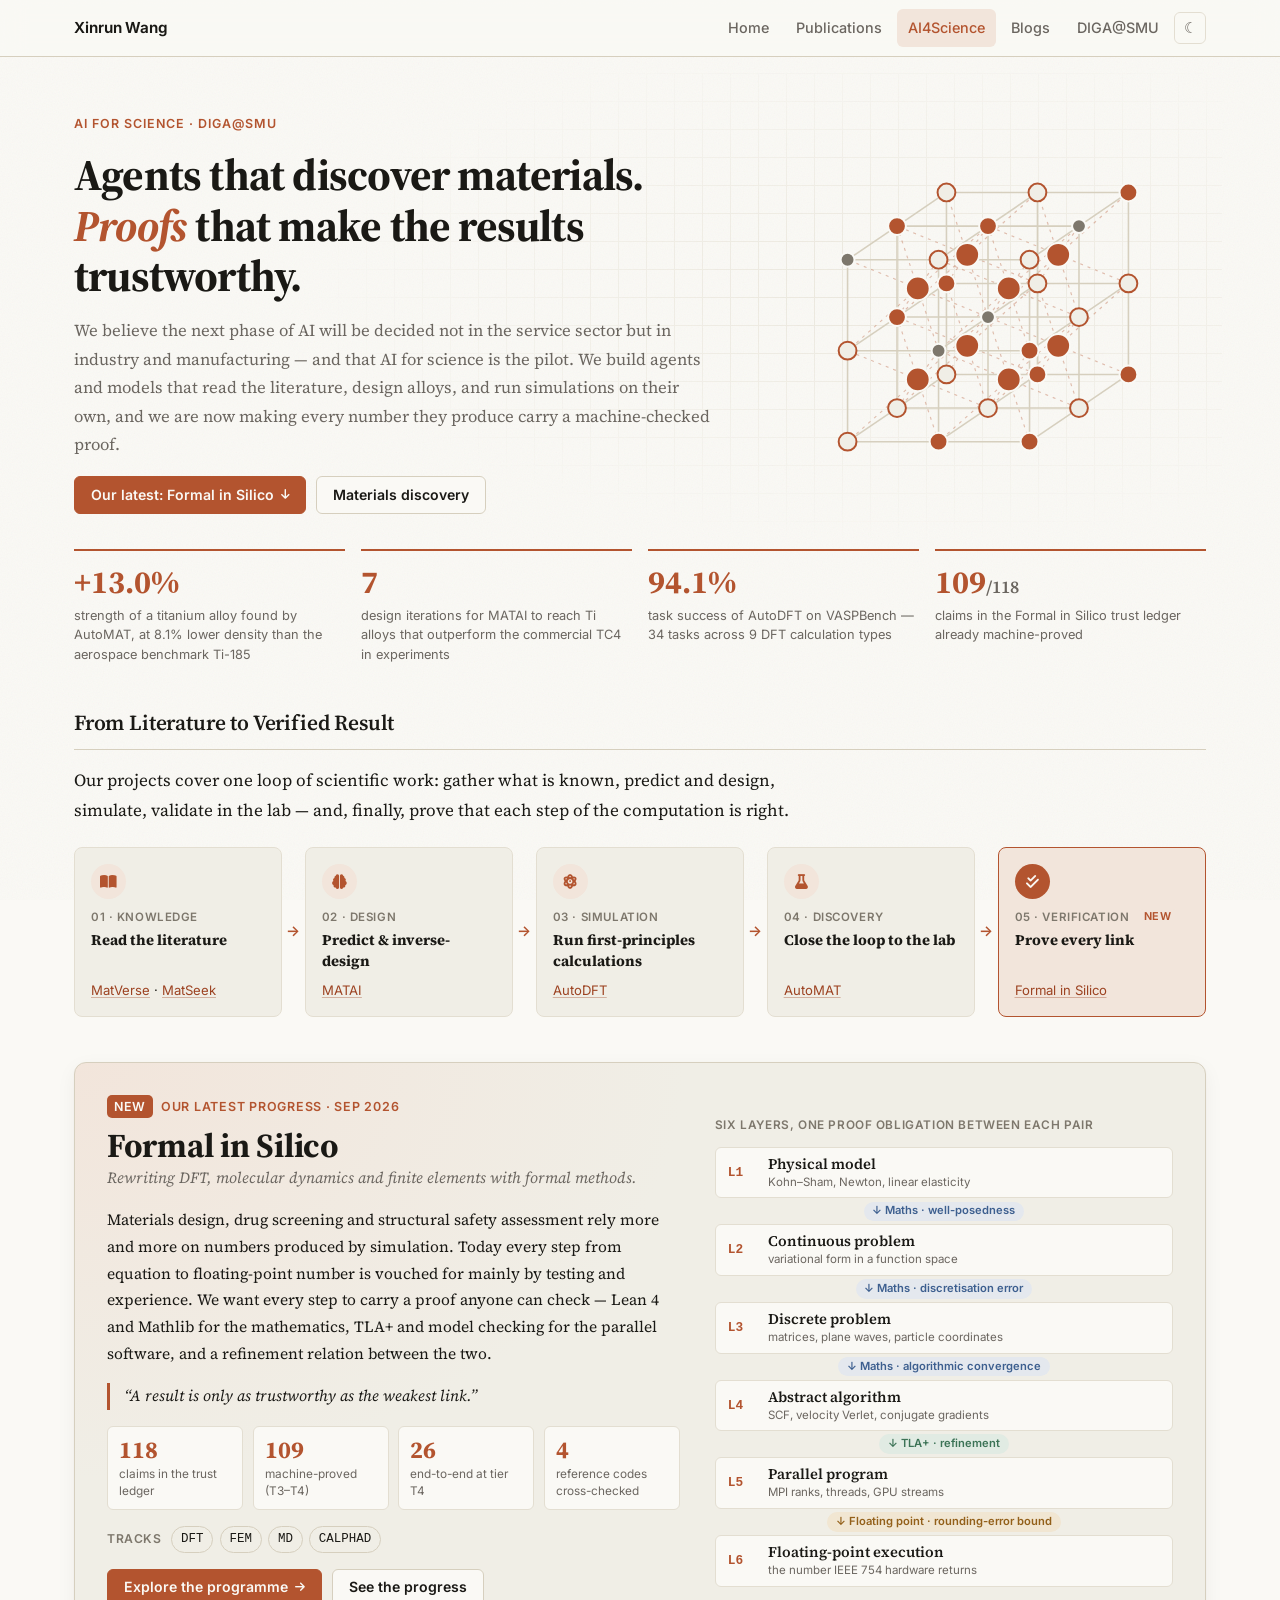
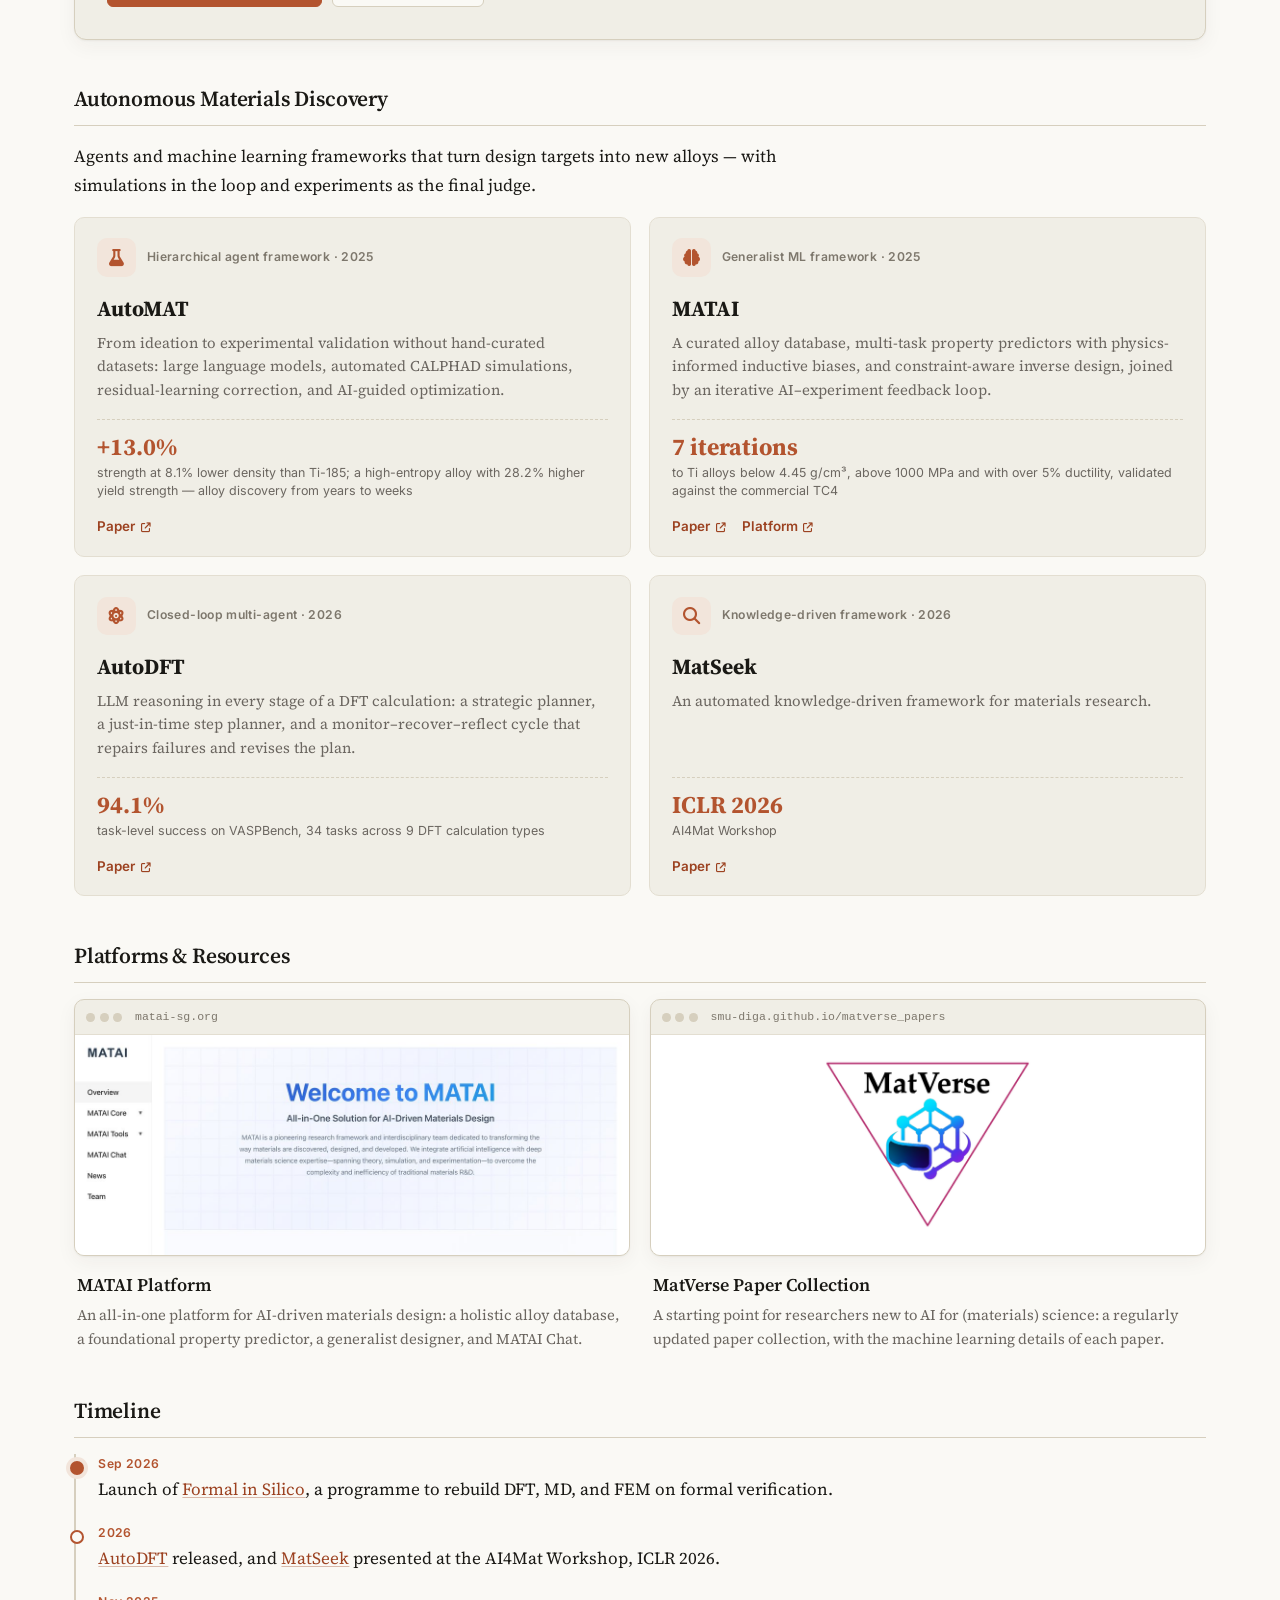
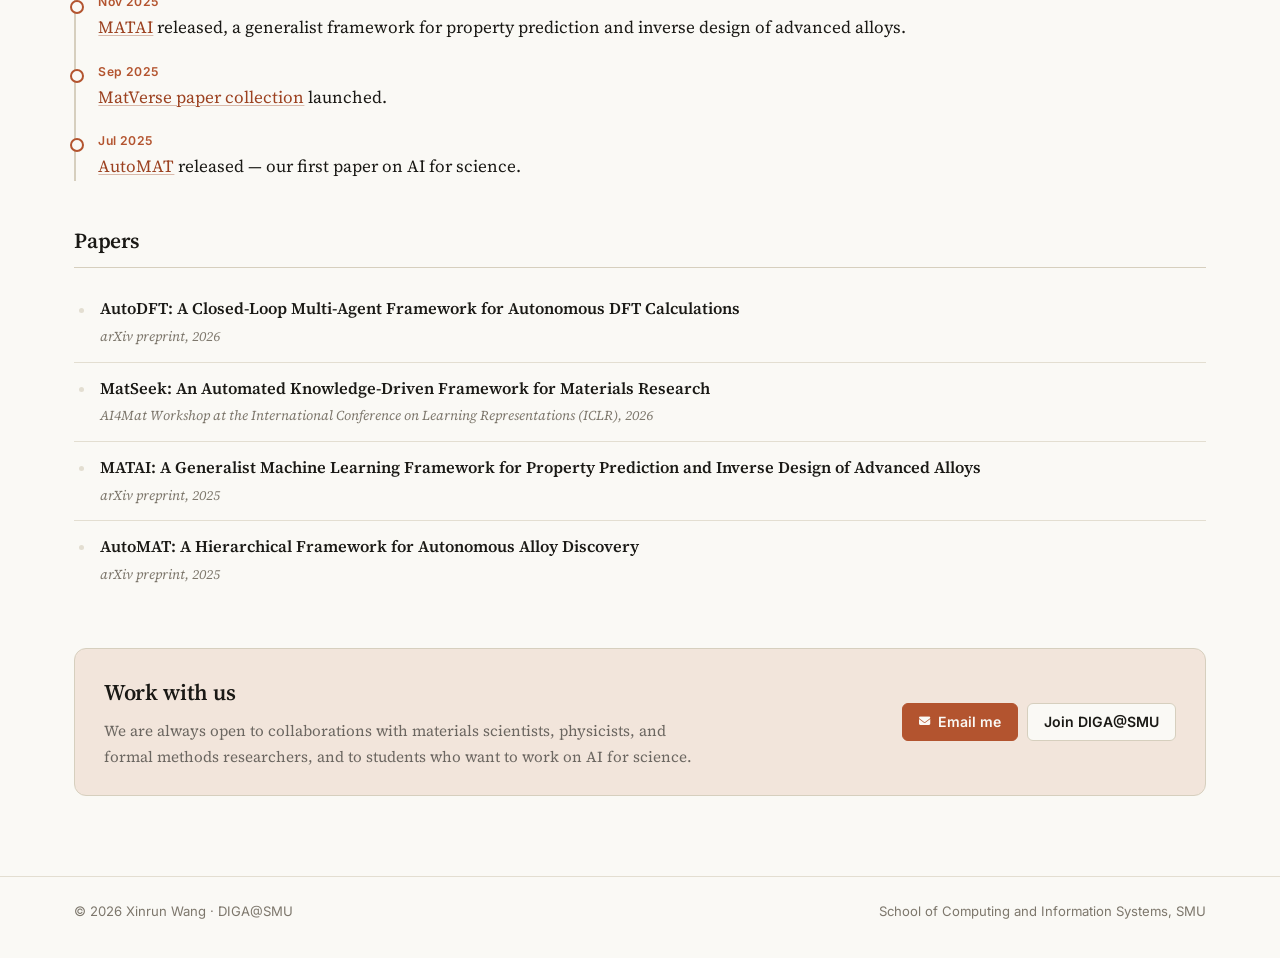
==== commit 1548127e: "blogs" ====
--- a/ai4science.html
+++ b/ai4science.html
@@ -22,7 +22,7 @@
       <li><a href="index.html">Home</a></li>
       <li><a href="publications.html">Publications</a></li>
       <li><a href="ai4science.html" class="is-active">AI4Science</a></li>
-      <li><a href="blog.html">Blog</a></li>
+      <li><a href="blog.html">Blogs</a></li>
       <li><a href="lab.html">DIGA@SMU</a></li>
       <li><button class="theme-toggle" id="theme-toggle" aria-label="Toggle theme"><span id="theme-icon">☾</span></button></li>
     </ul>
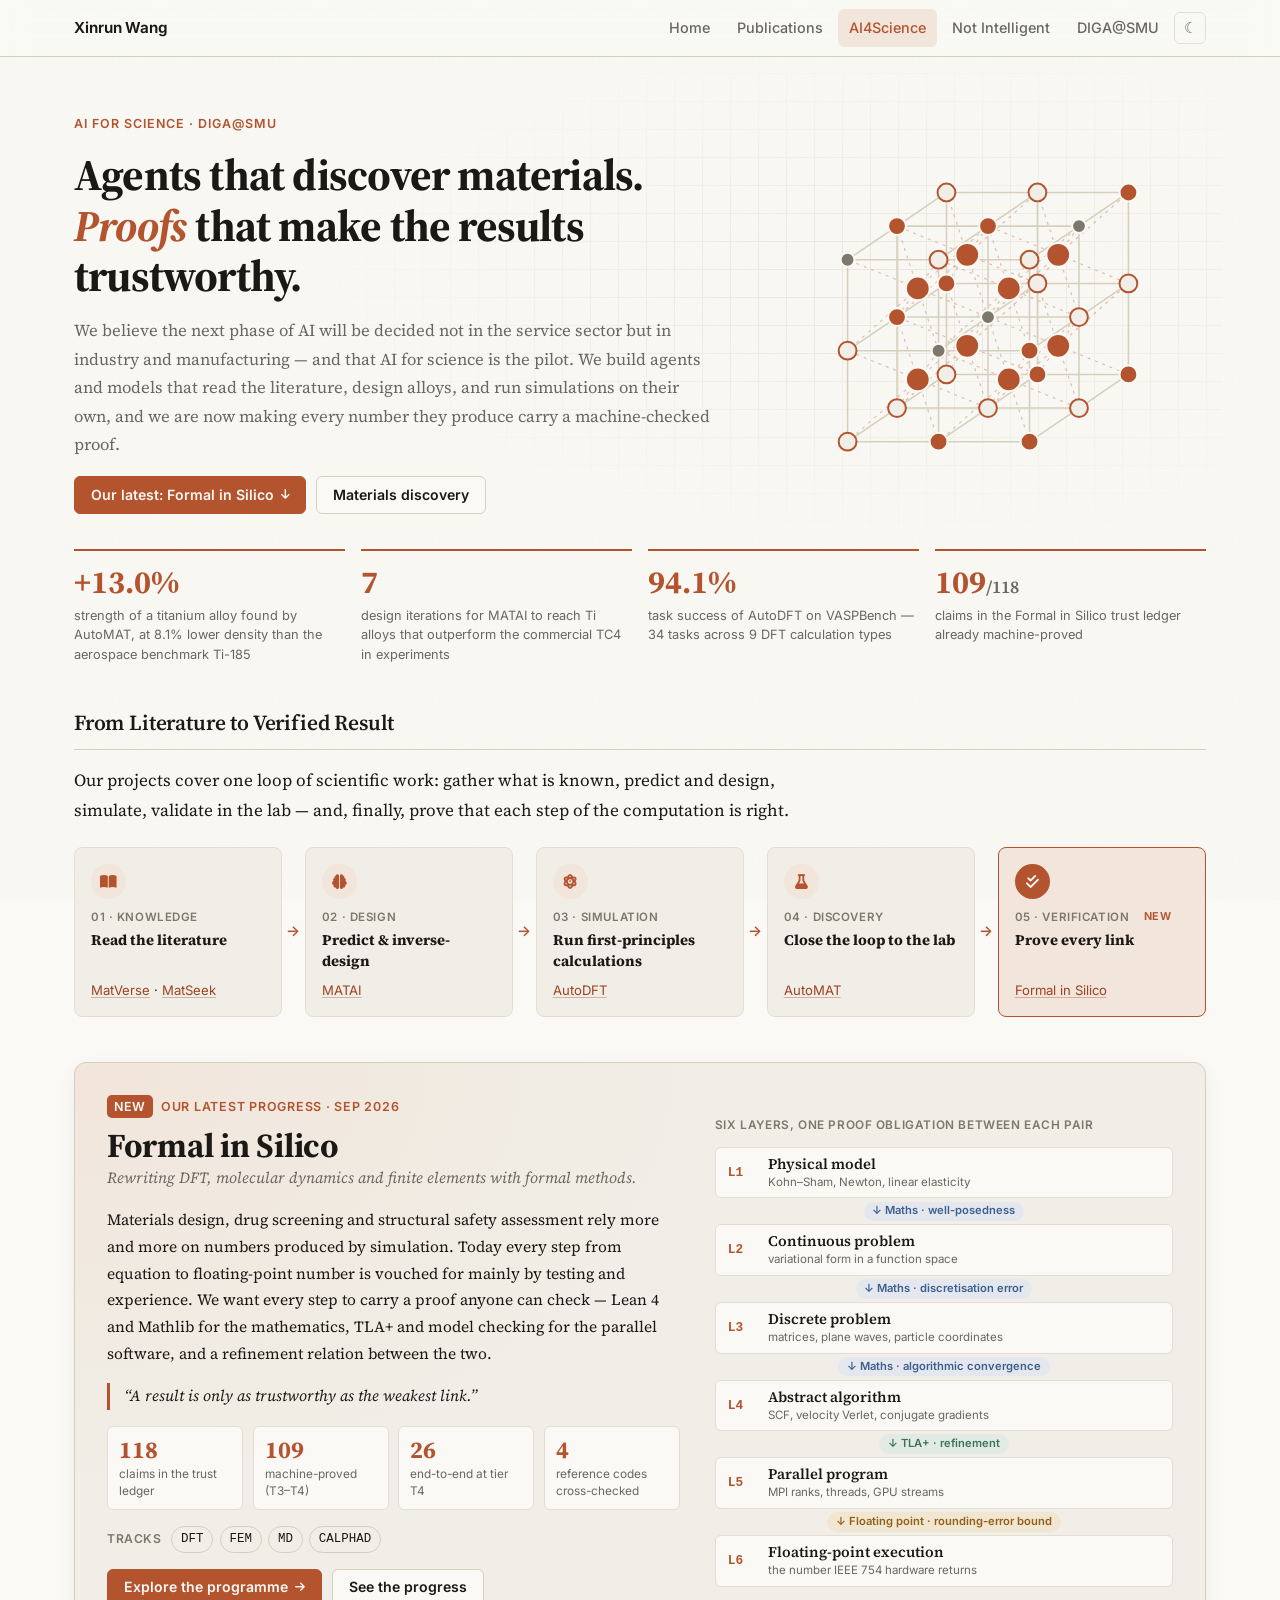
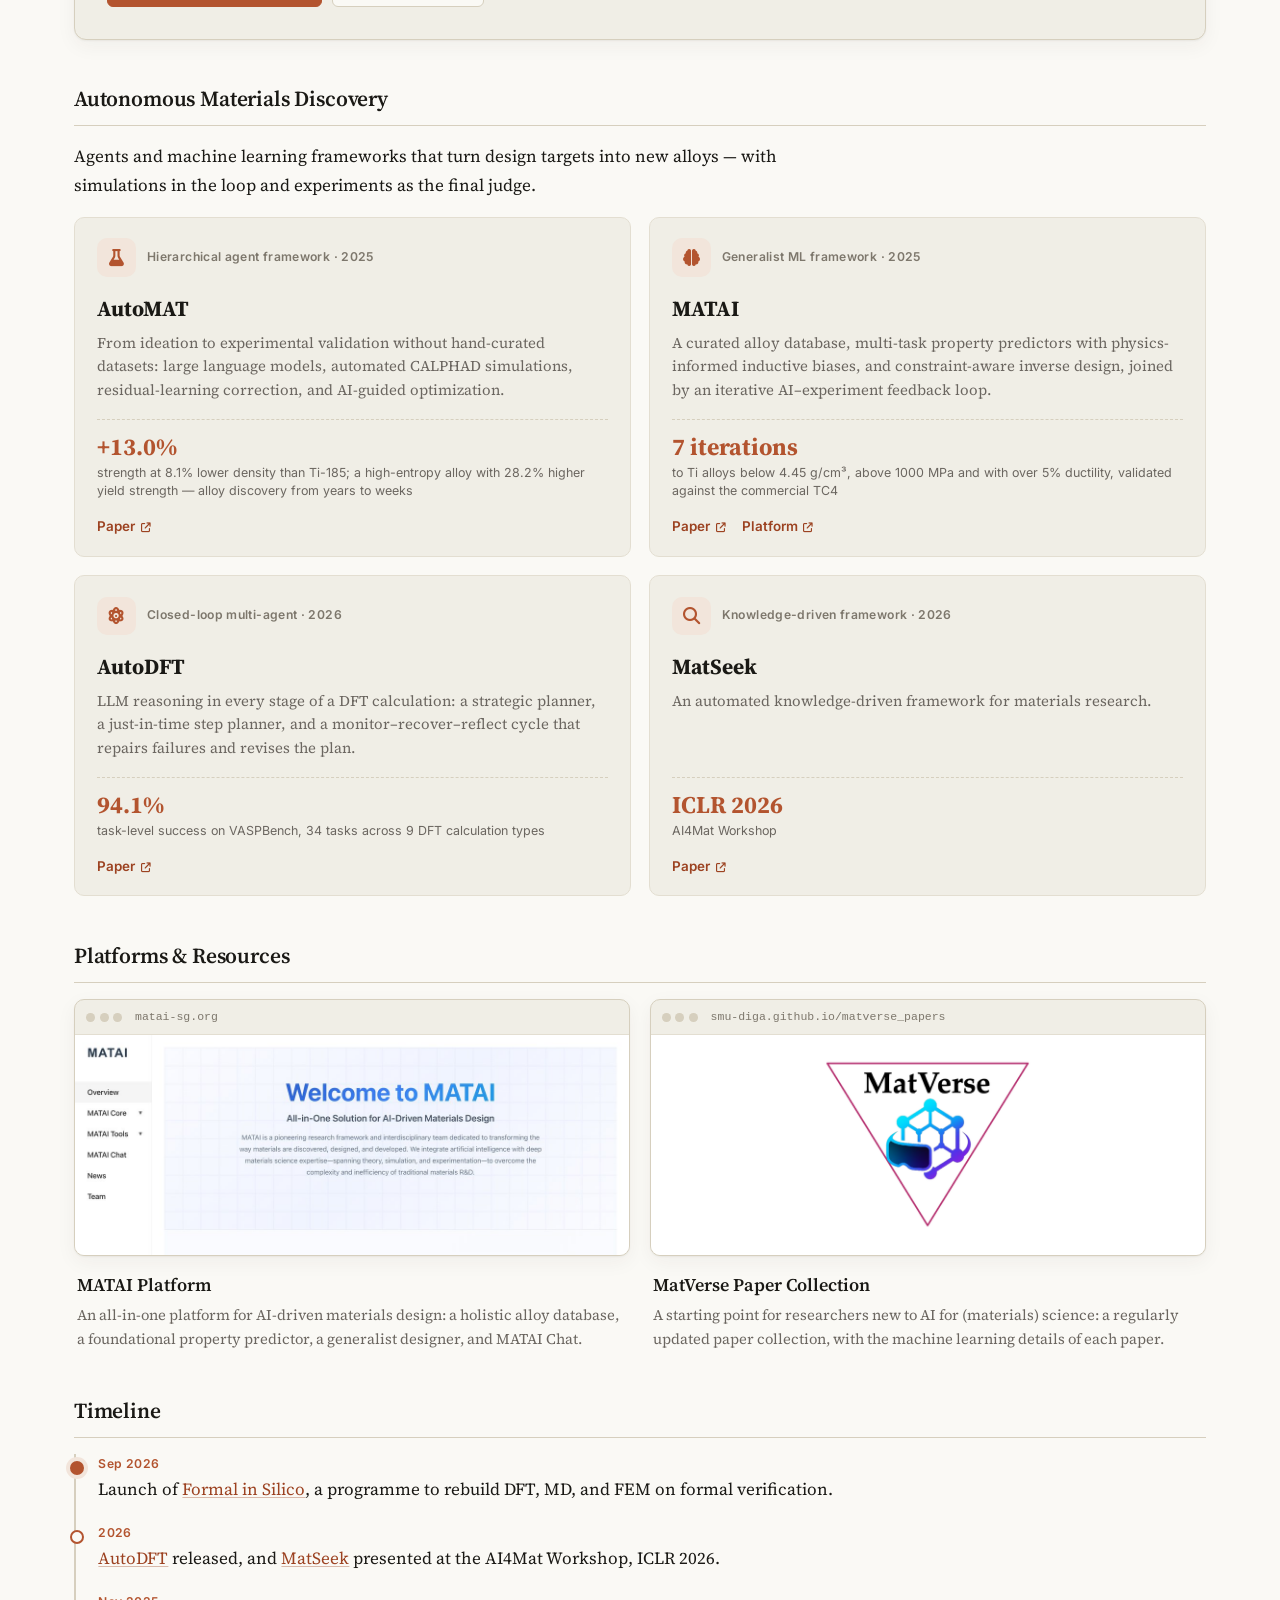
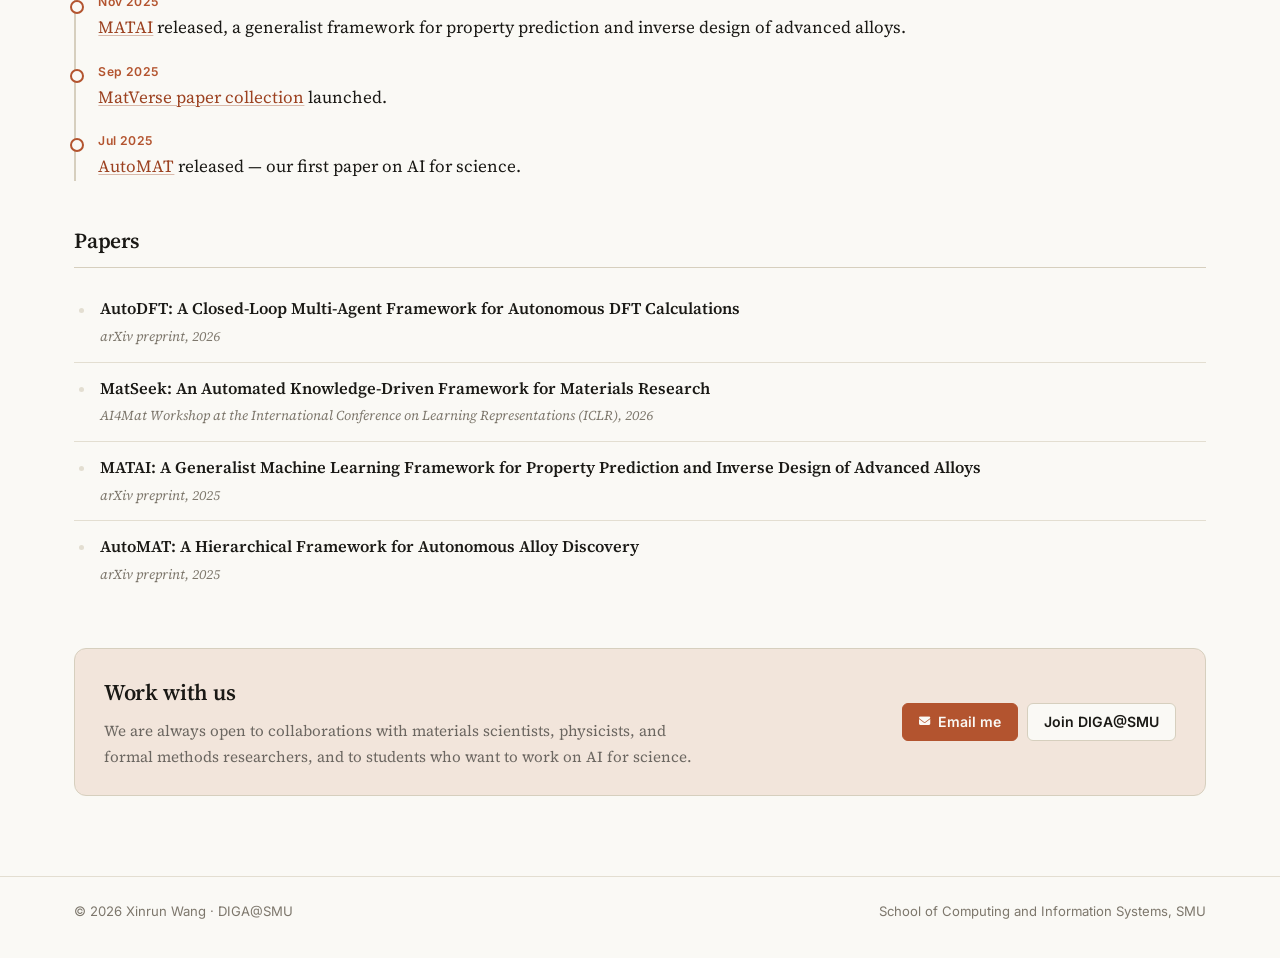
==== commit 61282ed0: "Add bilingual delegation essay and name blog Not Intelligent" ====
--- a/ai4science.html
+++ b/ai4science.html
@@ -22,7 +22,7 @@
       <li><a href="index.html">Home</a></li>
       <li><a href="publications.html">Publications</a></li>
       <li><a href="ai4science.html" class="is-active">AI4Science</a></li>
-      <li><a href="blog.html">Blogs</a></li>
+      <li><a href="blog.html">Not Intelligent</a></li>
       <li><a href="lab.html">DIGA@SMU</a></li>
       <li><button class="theme-toggle" id="theme-toggle" aria-label="Toggle theme"><span id="theme-icon">☾</span></button></li>
     </ul>
